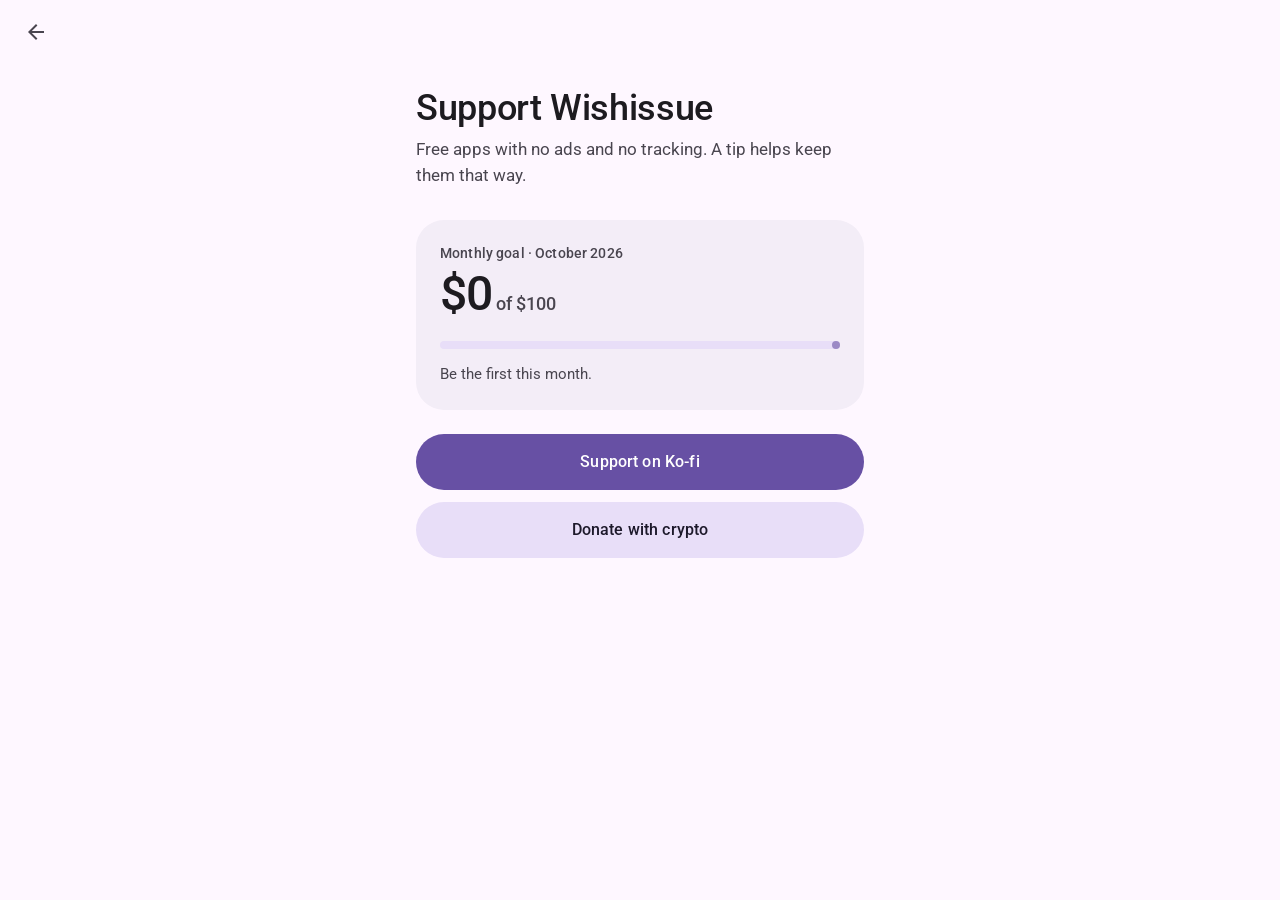
==== donate.html @ 7098395a "update material 3" ====
<!doctype html>
<html lang="en">
<head>
  <meta charset="utf-8">
  <meta name="viewport" content="width=device-width, initial-scale=1">
  <title>Support Wishissue</title>
  <meta name="description" content="Support Wishissue's free, ad-free apps with a Ko-fi tip or USDT on Tron or Ethereum.">
  <meta property="og:title" content="Support Wishissue">
  <meta property="og:description" content="Support free, ad-free apps with a Ko-fi tip or USDT.">
  <meta property="og:type" content="website">
  <meta name="theme-color" content="#fef7ff" media="(prefers-color-scheme: light)">
  <meta name="theme-color" content="#141218" media="(prefers-color-scheme: dark)">
  <link rel="icon" href="data:image/svg+xml,%3Csvg xmlns='http://www.w3.org/2000/svg' viewBox='0 0 64 64'%3E%3Crect width='64' height='64' rx='14' fill='%236750a4'/%3E%3Cpath d='M20 22h24v6H20zM20 34h24v6H20z' fill='%23fff'/%3E%3C/svg%3E">
  <link rel="preconnect" href="https://fonts.googleapis.com">
  <link rel="preconnect" href="https://fonts.gstatic.com" crossorigin>
  <link href="https://fonts.googleapis.com/css2?family=Roboto:wght@400;500;700&display=swap" rel="stylesheet">
  <link rel="stylesheet" href="donate.css">
</head>
<body>
  <a class="skip" href="#main">Skip to content</a>

  <header class="top">
    <a class="icon-btn" href="index.html" aria-label="Back to apps">
      <svg viewBox="0 0 24 24" aria-hidden="true"><path d="M20 11H7.83l5.59-5.59L12 4l-8 8 8 8 1.41-1.41L7.83 13H20v-2Z"/></svg>
    </a>
  </header>

  <main id="main" tabindex="-1">
    <h1>Support Wishissue</h1>
    <p class="lede">Free apps with no ads and no tracking. A tip helps keep them that way.</p>

    <section class="goal" aria-labelledby="goal-title">
      <h2 id="goal-title" class="goal-label">Monthly goal <span id="goal-month"></span></h2>
      <p class="goal-amount"><span id="goal-raised">$0</span><span class="of"> of <span id="goal-target">$100</span></span></p>
      <div class="progress" id="meter" role="progressbar" aria-labelledby="goal-title" aria-valuemin="0" aria-valuemax="100" aria-valuenow="0">
        <div class="progress-fill" id="meter-fill"></div>
      </div>
      <p class="goal-foot" id="goal-foot"></p>
    </section>

    <div class="actions">
      <a class="btn filled" id="kofi-link" href="https://ko-fi.com/wishismachine" target="_blank" rel="noopener">Support on Ko-fi</a>
      <button class="btn tonal" id="open-crypto" type="button" aria-haspopup="dialog">Donate with crypto</button>
    </div>
  </main>

  <dialog class="sheet" id="sheet" aria-labelledby="sheet-title">
    <div class="sheet-body">
      <div class="handle" aria-hidden="true"></div>
      <div class="sheet-head">
        <h2 id="sheet-title">Donate USDT</h2>
        <button class="icon-btn" id="close" type="button" aria-label="Close">
          <svg viewBox="0 0 24 24" aria-hidden="true"><path d="M19 6.41 17.59 5 12 10.59 6.41 5 5 6.41 10.59 12 5 17.59 6.41 19 12 13.41 17.59 19 19 17.59 13.41 12 19 6.41Z"/></svg>
        </button>
      </div>

      <div class="seg" id="seg" role="tablist" aria-label="Network"></div>

      <div class="pay" id="pay" role="tabpanel">
        <div class="qr-wrap"><div class="qr" id="qr"></div></div>
        <p class="net-note" id="net-note"></p>
        <p class="addr" id="addr" tabindex="0" aria-label="Wallet address"></p>
        <button class="btn filled" id="copy" type="button">
          <svg class="ico ico-copy" viewBox="0 0 24 24" aria-hidden="true"><path d="M16 1H4a2 2 0 0 0-2 2v14h2V3h12V1Zm3 4H8a2 2 0 0 0-2 2v14a2 2 0 0 0 2 2h11a2 2 0 0 0 2-2V7a2 2 0 0 0-2-2Zm0 16H8V7h11v14Z"/></svg>
          <svg class="ico ico-check" viewBox="0 0 24 24" aria-hidden="true"><path d="M9 16.2 4.8 12l-1.4 1.4L9 19 21 7l-1.4-1.4L9 16.2Z"/></svg>
          <span class="copy-label">Copy address</span>
        </button>
        <p class="min" id="warn-text"></p>
      </div>
    </div>
  </dialog>

  <script src="donate.js" defer></script>
</body>
</html>
---- donate.css ----
/* Donate page: Material 3 (baseline tonal palette, shape, motion). Standalone. */

:root {
  color-scheme: light dark;

  --surface: #fef7ff;
  --on-surface: #1d1b20;
  --on-surface-variant: #49454f;
  --primary: #6750a4;
  --on-primary: #ffffff;
  --secondary-container: #e8def8;
  --on-secondary-container: #1d192b;
  --surface-container: #f3edf7;
  --surface-container-high: #ece6f0;
  --surface-container-highest: #e6e0e9;
  --outline: #79747e;
  --outline-variant: #cac4d0;
  --scrim: rgb(0 0 0 / .32);

  /* M3 motion */
  --ease-emphasized: cubic-bezier(.2, 0, 0, 1);
  --ease-decel: cubic-bezier(.05, .7, .1, 1);
  --ease-accel: cubic-bezier(.3, 0, .8, .15);
  --ease-standard: cubic-bezier(.2, 0, 0, 1);

  --font: "Roboto", system-ui, -apple-system, "Segoe UI", sans-serif;
}

@media (prefers-color-scheme: dark) {
  :root {
    --surface: #141218;
    --on-surface: #e6e0e9;
    --on-surface-variant: #cac4d0;
    --primary: #d0bcff;
    --on-primary: #381e72;
    --secondary-container: #4a4458;
    --on-secondary-container: #e8def8;
    --surface-container: #211f26;
    --surface-container-high: #2b2930;
    --surface-container-highest: #36343b;
    --outline: #938f99;
    --outline-variant: #49454f;
    --scrim: rgb(0 0 0 / .5);
  }
}

*, *::before, *::after { box-sizing: border-box; }
html { -webkit-text-size-adjust: 100%; -webkit-tap-highlight-color: transparent; }

body {
  margin: 0;
  min-height: 100vh;
  background: var(--surface);
  color: var(--on-surface);
  font: 400 1rem/1.5 var(--font);
}

svg { fill: currentColor; }
:focus-visible { outline: 3px solid var(--primary); outline-offset: 3px; }
main:focus { outline: none; }

.skip { position: absolute; left: 1rem; top: -4rem; padding: .6rem 1rem; border-radius: 999px; background: var(--primary); color: var(--on-primary); font-weight: 500; z-index: 10; }
.skip:focus { top: 1rem; }

/* ---------- Layout ---------- */
.top { padding: .5rem .75rem; }

main { width: min(100% - 2.5rem, 28rem); margin: 0 auto; padding: 1rem 0 4rem; }

h1 { margin: .5rem 0 .5rem; font: 500 2.25rem/1.15 var(--font); letter-spacing: -.01em; }
.lede { margin: 0 0 2rem; color: var(--on-surface-variant); font-size: 1.0625rem; }

.icon-btn {
  position: relative;
  display: inline-grid;
  place-items: center;
  width: 3rem;
  height: 3rem;
  border: 0;
  border-radius: 50%;
  background: none;
  color: var(--on-surface-variant);
  cursor: pointer;
  overflow: hidden;
}
.icon-btn svg { width: 1.5rem; height: 1.5rem; }

/* ---------- Goal ---------- */
.goal { margin: 0 0 1.5rem; padding: 1.5rem; border-radius: 28px; background: var(--surface-container); }
.goal-label { margin: 0; color: var(--on-surface-variant); font: 500 .875rem/1.4 var(--font); letter-spacing: .01em; }
.goal-amount { margin: .25rem 0 1.25rem; font: 500 3rem/1.1 var(--font); letter-spacing: -.02em; font-variant-numeric: tabular-nums; }
.goal-amount .of { font-size: 1.125rem; letter-spacing: 0; color: var(--on-surface-variant); }

.progress { position: relative; height: .5rem; border-radius: 999px; background: var(--secondary-container); }
.progress::after { content: ""; position: absolute; right: 0; top: 0; width: .5rem; height: .5rem; border-radius: 50%; background: var(--primary); opacity: .6; }
.progress-fill { height: 100%; width: 0; border-radius: inherit; background: var(--primary); }
.goal-foot { margin: .9rem 0 0; color: var(--on-surface-variant); font-size: .9375rem; }

/* ---------- Buttons ---------- */
.actions { display: grid; gap: .75rem; }

.btn {
  position: relative;
  display: inline-flex;
  align-items: center;
  justify-content: center;
  gap: .5rem;
  min-height: 3.5rem;
  padding: 0 1.5rem;
  border: 0;
  border-radius: 999px;
  font: 500 1rem/1 var(--font);
  letter-spacing: .01em;
  text-decoration: none;
  cursor: pointer;
  overflow: hidden;
  transition: border-radius .25s var(--ease-emphasized), background-color .25s var(--ease-standard), color .25s var(--ease-standard);
}
.btn.filled { background: var(--primary); color: var(--on-primary); }
.btn.tonal { background: var(--secondary-container); color: var(--on-secondary-container); }
.btn:active { border-radius: 16px; }

/* State layer (hover / focus) and ripple */
.btn::before, .icon-btn::before, .seg button::before {
  content: "";
  position: absolute;
  inset: 0;
  background: currentColor;
  opacity: 0;
  transition: opacity .2s var(--ease-standard);
}
.btn:hover::before, .icon-btn:hover::before, .seg button:hover::before { opacity: .08; }
.btn:focus-visible::before, .icon-btn:focus-visible::before { opacity: .1; }

.ripple {
  position: absolute;
  border-radius: 50%;
  background: currentColor;
  opacity: .16;
  transform: scale(0);
  pointer-events: none;
  animation: ripple .55s var(--ease-decel) forwards;
}
@keyframes ripple { to { transform: scale(1); opacity: 0; } }

.ico { width: 1.25rem; height: 1.25rem; }

/* ---------- Bottom sheet ---------- */
.sheet {
  position: fixed;
  inset: 0;
  width: 100%;
  max-width: none;
  height: 100%;
  max-height: none;
  margin: 0;
  padding: 0;
  border: 0;
  background: transparent;
  color: var(--on-surface);
  overflow: hidden;
}
.sheet[open] { display: flex; align-items: flex-end; justify-content: center; }
.sheet::backdrop { background: var(--scrim); opacity: 0; transition: opacity .3s var(--ease-standard); }
.sheet.open::backdrop { opacity: 1; }

.sheet-body {
  width: min(100%, 32rem);
  max-height: 94vh;
  max-height: 94dvh;
  overflow-y: auto;
  padding: .5rem 1.5rem 1.75rem;
  border-radius: 28px 28px 0 0;
  background: var(--surface-container);
  transform: translateY(100%);
  transition: transform .26s var(--ease-accel);
}
.sheet.open .sheet-body { transform: none; transition: transform .5s var(--ease-decel); }

.handle { width: 2rem; height: .25rem; margin: .5rem auto .75rem; border-radius: 999px; background: var(--outline); opacity: .4; }

.sheet-head { display: flex; align-items: center; justify-content: space-between; margin: 0 -.5rem 1rem 0; }
.sheet-head h2 { margin: 0; font: 500 1.5rem/1.3 var(--font); }

/* Segmented button */
.seg { display: grid; grid-auto-flow: column; grid-auto-columns: 1fr; border: 1px solid var(--outline); border-radius: 999px; overflow: hidden; }
.seg button {
  position: relative;
  display: flex;
  align-items: center;
  justify-content: center;
  gap: .5rem;
  min-height: 2.5rem;
  padding: 0 .5rem;
  white-space: nowrap;
  border: 0;
  background: none;
  color: var(--on-surface);
  font: 500 .875rem/1 var(--font);
  letter-spacing: .01em;
  cursor: pointer;
  overflow: hidden;
  transition: background-color .25s var(--ease-standard), color .25s var(--ease-standard);
}
.seg button + button { border-left: 1px solid var(--outline); }
.seg button .check { width: 0; height: 1.125rem; overflow: hidden; opacity: 0; transition: width .3s var(--ease-emphasized), opacity .2s; }
.seg button .check svg { display: block; width: 1.125rem; height: 1.125rem; }
.seg button[aria-selected="true"] { background: var(--secondary-container); color: var(--on-secondary-container); }
.seg button[aria-selected="true"] .check { width: 1.125rem; opacity: 1; }
.seg button small { font-size: inherit; opacity: .7; font-weight: 400; }

.pay { display: grid; justify-items: center; gap: 1rem; margin-top: 1.5rem; }

.qr-wrap { padding: 1rem; border-radius: 24px; background: #fff; }
.qr { position: relative; width: min(60vw, 12rem); height: min(60vw, 12rem); }
.qr svg.code { display: block; width: 100%; height: 100%; fill: none; }
.qr .coin { position: absolute; inset: 0; margin: auto; width: 2.5rem; height: 2.5rem; border-radius: 50%; background: #fff; display: grid; place-items: center; }
.qr .coin span { display: grid; place-items: center; width: 2rem; height: 2rem; border-radius: 50%; background: #26a17b; color: #fff; font: 700 1.1rem/1 var(--font); }

.net-note { margin: 0; text-align: center; color: var(--on-surface-variant); font-size: .9375rem; }

.addr {
  width: 100%;
  margin: 0;
  padding: .9rem 1rem;
  border-radius: 16px;
  background: var(--surface-container-highest);
  font: 500 .9rem/1.45 ui-monospace, SFMono-Regular, Menlo, Consolas, monospace;
  text-align: center;
  overflow-wrap: anywhere;
  user-select: all;
  -webkit-user-select: all;
}

#copy { width: 100%; }
#copy .ico-check { display: none; }
#copy.done .ico-copy { display: none; }
#copy.done .ico-check { display: block; animation: pop .35s var(--ease-decel); }
@keyframes pop { from { transform: scale(.4); opacity: 0; } to { transform: none; opacity: 1; } }

.min { margin: 0; text-align: center; color: var(--on-surface-variant); font-size: .8125rem; }

/* Wider screens: centered dialog instead of a bottom sheet */
@media (min-width: 40rem) {
  .sheet[open] { align-items: center; }
  .sheet-body { border-radius: 28px; padding-bottom: 2rem; transform: translateY(2rem) scale(.96); opacity: 0; transition: transform .2s var(--ease-accel), opacity .15s linear; }
  .sheet.open .sheet-body { transform: none; opacity: 1; transition: transform .45s var(--ease-decel), opacity .2s linear; }
  .handle { display: none; }
  .sheet-head { margin-top: .75rem; }
}

/* ---------- Page entrance ---------- */
@media (prefers-reduced-motion: no-preference) {
  main > * { opacity: 0; transform: translateY(16px); animation: rise .6s var(--ease-decel) forwards; }
  main > :nth-child(2) { animation-delay: .05s; }
  main > :nth-child(3) { animation-delay: .1s; }
  main > :nth-child(4) { animation-delay: .15s; }
  .progress-fill { transition: width 1.2s var(--ease-emphasized) .25s; }
  @keyframes rise { to { opacity: 1; transform: none; } }
}

@media (prefers-reduced-motion: reduce) {
  .sheet-body, .sheet.open .sheet-body, .sheet::backdrop, .btn, .seg button, .seg button .check { transition-duration: .01ms !important; }
  .ripple { display: none; }
}
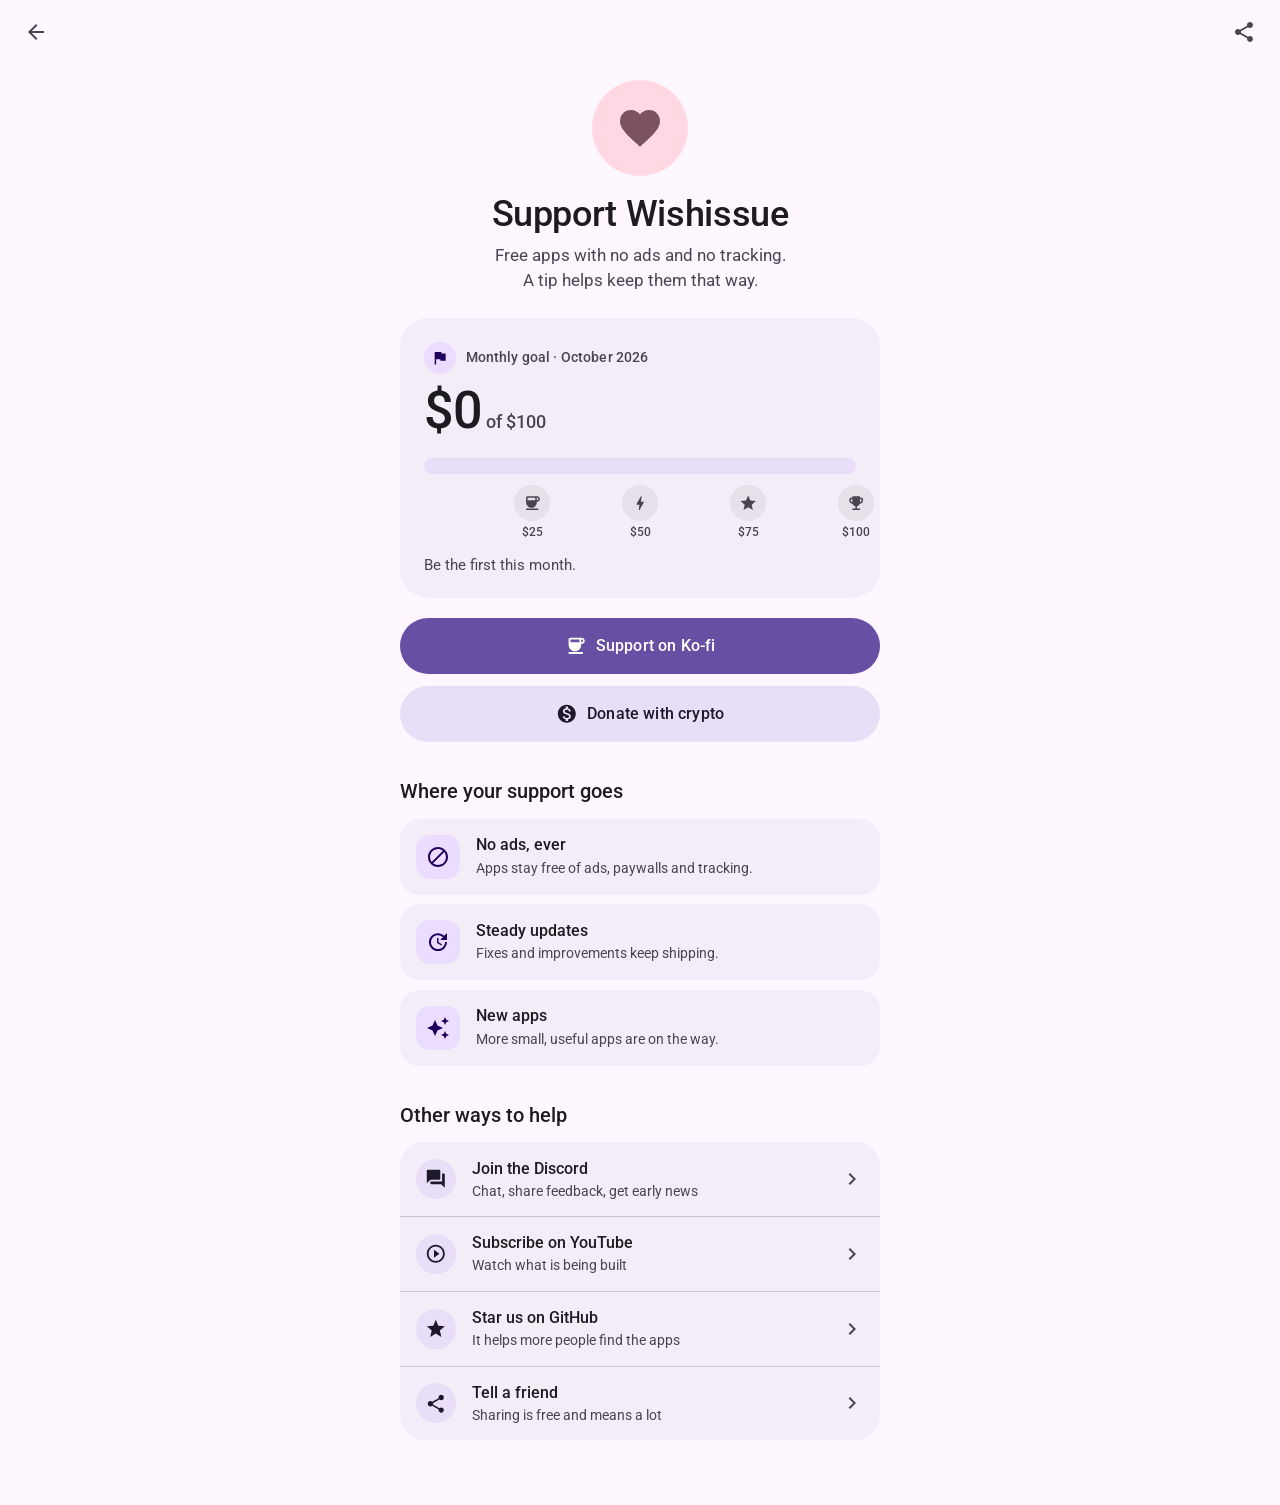
==== commit 4ff27802: "more" ====
--- a/donate.html
+++ b/donate.html
@@ -23,25 +23,92 @@
     <a class="icon-btn" href="index.html" aria-label="Back to apps">
       <svg viewBox="0 0 24 24" aria-hidden="true"><path d="M20 11H7.83l5.59-5.59L12 4l-8 8 8 8 1.41-1.41L7.83 13H20v-2Z"/></svg>
     </a>
+    <button class="icon-btn" id="share" type="button" aria-label="Share this page">
+      <svg viewBox="0 0 24 24" aria-hidden="true"><path d="M18 16.08c-.76 0-1.44.3-1.96.77L8.91 12.7c.05-.23.09-.46.09-.7s-.04-.47-.09-.7l7.05-4.11c.54.5 1.25.81 2.04.81 1.66 0 3-1.34 3-3s-1.34-3-3-3-3 1.34-3 3c0 .24.04.47.09.7L8.04 9.81C7.5 9.31 6.79 9 6 9c-1.66 0-3 1.34-3 3s1.34 3 3 3c.79 0 1.5-.31 2.04-.81l7.12 4.16c-.05.21-.08.43-.08.65 0 1.61 1.31 2.92 2.92 2.92s2.92-1.31 2.92-2.92-1.31-2.92-2.92-2.92Z"/></svg>
+    </button>
   </header>
 
   <main id="main" tabindex="-1">
-    <h1>Support Wishissue</h1>
-    <p class="lede">Free apps with no ads and no tracking. A tip helps keep them that way.</p>
+    <section class="intro">
+      <button class="heart-btn" id="heart" type="button" aria-label="Send some love">
+        <span class="heart-ring" aria-hidden="true"></span>
+        <svg viewBox="0 0 24 24" aria-hidden="true"><path d="m12 21.35-1.45-1.32C5.4 15.36 2 12.28 2 8.5 2 5.42 4.42 3 7.5 3c1.74 0 3.41.81 4.5 2.09C13.09 3.81 14.76 3 16.5 3 19.58 3 22 5.42 22 8.5c0 3.78-3.4 6.86-8.55 11.54L12 21.35Z"/></svg>
+      </button>
+      <h1>Support Wishissue</h1>
+      <p class="lede">Free apps with no ads and no tracking. A tip helps keep them that way.</p>
+    </section>
 
     <section class="goal" aria-labelledby="goal-title">
-      <h2 id="goal-title" class="goal-label">Monthly goal <span id="goal-month"></span></h2>
+      <div class="goal-head">
+        <span class="goal-ico" aria-hidden="true"><svg viewBox="0 0 24 24"><path d="M14.4 6 14 4H5v17h2v-7h5.6l.4 2h7V6h-5.6Z"/></svg></span>
+        <h2 id="goal-title" class="goal-label">Monthly goal <span id="goal-month"></span></h2>
+      </div>
       <p class="goal-amount"><span id="goal-raised">$0</span><span class="of"> of <span id="goal-target">$100</span></span></p>
       <div class="progress" id="meter" role="progressbar" aria-labelledby="goal-title" aria-valuemin="0" aria-valuemax="100" aria-valuenow="0">
         <div class="progress-fill" id="meter-fill"></div>
       </div>
+      <ol class="miles" id="miles" aria-label="Milestones"></ol>
       <p class="goal-foot" id="goal-foot"></p>
     </section>
 
+    <section class="thanks" id="supporters" hidden aria-label="Supporters">
+      <div class="avatars" id="avatars"></div>
+      <p id="thanks-text"></p>
+    </section>
+
     <div class="actions">
-      <a class="btn filled" id="kofi-link" href="https://ko-fi.com/wishismachine" target="_blank" rel="noopener">Support on Ko-fi</a>
-      <button class="btn tonal" id="open-crypto" type="button" aria-haspopup="dialog">Donate with crypto</button>
+      <a class="btn filled" id="kofi-link" href="https://ko-fi.com/wishismachine" target="_blank" rel="noopener">
+        <svg class="ico" viewBox="0 0 24 24" aria-hidden="true"><path d="M18.5 3H6c-1.1 0-2 .9-2 2v5.71c0 3.83 2.95 7.18 6.78 7.29 3.96.12 7.22-3.06 7.22-7v-1h.5c1.93 0 3.5-1.57 3.5-3.5S20.43 3 18.5 3ZM16 5v3H6V5h10Zm2.5 3H18V5h.5c.83 0 1.5.67 1.5 1.5S19.33 8 18.5 8ZM4 19h16v2H4Z"/></svg>
+        Support on Ko-fi
+      </a>
+      <button class="btn tonal" id="open-crypto" type="button" aria-haspopup="dialog">
+        <svg class="ico" viewBox="0 0 24 24" aria-hidden="true"><path d="M12 2C6.48 2 2 6.48 2 12s4.48 10 10 10 10-4.48 10-10S17.52 2 12 2Zm1.41 16.09V20h-2.67v-1.93c-1.71-.36-3.16-1.46-3.27-3.4h1.96c.1 1.05.82 1.87 2.65 1.87 1.96 0 2.4-.98 2.4-1.59 0-.83-.44-1.61-2.67-2.14-2.48-.6-4.18-1.62-4.18-3.67 0-1.72 1.39-2.84 3.11-3.21V4h2.67v1.95c1.86.45 2.79 1.86 2.85 3.39H14.3c-.05-1.11-.64-1.87-2.22-1.87-1.5 0-2.4.68-2.4 1.64 0 .84.65 1.39 2.67 1.91s4.18 1.39 4.18 3.91c-.01 1.83-1.38 2.83-3.12 3.16Z"/></svg>
+        Donate with crypto
+      </button>
     </div>
+
+    <section class="why" aria-labelledby="why-title">
+      <h2 id="why-title" class="section-title">Where your support goes</h2>
+      <div class="tiles">
+        <div class="tile">
+          <span class="tile-ico"><svg viewBox="0 0 24 24" aria-hidden="true"><path d="M12 2C6.48 2 2 6.48 2 12s4.48 10 10 10 10-4.48 10-10S17.52 2 12 2ZM4 12c0-4.42 3.58-8 8-8 1.85 0 3.55.63 4.9 1.69L5.69 16.9A7.9 7.9 0 0 1 4 12Zm8 8c-1.85 0-3.55-.63-4.9-1.69L18.31 7.1A7.9 7.9 0 0 1 20 12c0 4.42-3.58 8-8 8Z"/></svg></span>
+          <h3>No ads, ever</h3>
+          <p>Apps stay free of ads, paywalls and tracking.</p>
+        </div>
+        <div class="tile">
+          <span class="tile-ico"><svg viewBox="0 0 24 24" aria-hidden="true"><path d="M21 10.12h-6.78l2.74-2.82c-2.73-2.7-7.15-2.8-9.88-.1-2.73 2.71-2.73 7.08 0 9.79s7.15 2.71 9.88 0C18.32 15.65 19 14.08 19 12.1h2c0 1.98-.88 4.55-2.64 6.29-3.51 3.48-9.21 3.48-12.72 0-3.5-3.47-3.53-9.11-.02-12.58s9.14-3.47 12.65 0L21 3v7.12ZM12.5 8v4.25l3.5 2.08-.72 1.21L11 13V8h1.5Z"/></svg></span>
+          <h3>Steady updates</h3>
+          <p>Fixes and improvements keep shipping.</p>
+        </div>
+        <div class="tile">
+          <span class="tile-ico"><svg viewBox="0 0 24 24" aria-hidden="true"><path d="m19 9 1.25-2.75L23 5l-2.75-1.25L19 1l-1.25 2.75L15 5l2.75 1.25L19 9Zm-7.5.5L9 4 6.5 9.5 1 12l5.5 2.5L9 20l2.5-5.5L17 12l-5.5-2.5ZM19 15l-1.25 2.75L15 19l2.75 1.25L19 23l1.25-2.75L23 19l-2.75-1.25L19 15Z"/></svg></span>
+          <h3>New apps</h3>
+          <p>More small, useful apps are on the way.</p>
+        </div>
+      </div>
+    </section>
+
+    <section class="more" aria-labelledby="more-title">
+      <h2 id="more-title" class="section-title">Other ways to help</h2>
+      <ul class="rows">
+        <li><a class="row-item" id="link-discord" href="#" target="_blank" rel="noopener">
+          <span class="lead"><svg viewBox="0 0 24 24" aria-hidden="true"><path d="M21 6h-2v9H6v2c0 .55.45 1 1 1h11l4 4V7c0-.55-.45-1-1-1Zm-4 6V3c0-.55-.45-1-1-1H3c-.55 0-1 .45-1 1v14l4-4h10c.55 0 1-.45 1-1Z"/></svg></span>
+          <span class="txt"><strong>Join the Discord</strong><small>Chat, share feedback, get early news</small></span>
+          <svg class="chev" viewBox="0 0 24 24" aria-hidden="true"><path d="M10 6 8.59 7.41 13.17 12l-4.58 4.59L10 18l6-6-6-6Z"/></svg></a></li>
+        <li><a class="row-item" id="link-youtube" href="#" target="_blank" rel="noopener">
+          <span class="lead"><svg viewBox="0 0 24 24" aria-hidden="true"><path d="m10 16.5 6-4.5-6-4.5v9ZM12 2C6.48 2 2 6.48 2 12s4.48 10 10 10 10-4.48 10-10S17.52 2 12 2Zm0 18c-4.41 0-8-3.59-8-8s3.59-8 8-8 8 3.59 8 8-3.59 8-8 8Z"/></svg></span>
+          <span class="txt"><strong>Subscribe on YouTube</strong><small>Watch what is being built</small></span>
+          <svg class="chev" viewBox="0 0 24 24" aria-hidden="true"><path d="M10 6 8.59 7.41 13.17 12l-4.58 4.59L10 18l6-6-6-6Z"/></svg></a></li>
+        <li><a class="row-item" id="link-github" href="#" target="_blank" rel="noopener">
+          <span class="lead"><svg viewBox="0 0 24 24" aria-hidden="true"><path d="m12 17.27 6.18 3.73-1.64-7.03L22 9.24l-7.19-.61L12 2 9.19 8.63 2 9.24l5.46 4.73L5.82 21 12 17.27Z"/></svg></span>
+          <span class="txt"><strong>Star us on GitHub</strong><small>It helps more people find the apps</small></span>
+          <svg class="chev" viewBox="0 0 24 24" aria-hidden="true"><path d="M10 6 8.59 7.41 13.17 12l-4.58 4.59L10 18l6-6-6-6Z"/></svg></a></li>
+        <li><button class="row-item" id="link-share" type="button">
+          <span class="lead"><svg viewBox="0 0 24 24" aria-hidden="true"><path d="M18 16.08c-.76 0-1.44.3-1.96.77L8.91 12.7c.05-.23.09-.46.09-.7s-.04-.47-.09-.7l7.05-4.11c.54.5 1.25.81 2.04.81 1.66 0 3-1.34 3-3s-1.34-3-3-3-3 1.34-3 3c0 .24.04.47.09.7L8.04 9.81C7.5 9.31 6.79 9 6 9c-1.66 0-3 1.34-3 3s1.34 3 3 3c.79 0 1.5-.31 2.04-.81l7.12 4.16c-.05.21-.08.43-.08.65 0 1.61 1.31 2.92 2.92 2.92s2.92-1.31 2.92-2.92-1.31-2.92-2.92-2.92Z"/></svg></span>
+          <span class="txt"><strong>Tell a friend</strong><small>Sharing is free and means a lot</small></span>
+          <svg class="chev" viewBox="0 0 24 24" aria-hidden="true"><path d="M10 6 8.59 7.41 13.17 12l-4.58 4.59L10 18l6-6-6-6Z"/></svg></button></li>
+      </ul>
+    </section>
   </main>
 
   <dialog class="sheet" id="sheet" aria-labelledby="sheet-title">
@@ -57,19 +124,28 @@
       <div class="seg" id="seg" role="tablist" aria-label="Network"></div>
 
       <div class="pay" id="pay" role="tabpanel">
-        <div class="qr-wrap"><div class="qr" id="qr"></div></div>
+        <div class="qr-wrap" id="qr-wrap">
+          <i class="corner tl"></i><i class="corner tr"></i><i class="corner bl"></i><i class="corner br"></i>
+          <div class="qr" id="qr"></div>
+          <span class="scan" aria-hidden="true"></span>
+        </div>
         <p class="net-note" id="net-note"></p>
+        <div class="info-chips" id="info-chips"></div>
         <p class="addr" id="addr" tabindex="0" aria-label="Wallet address"></p>
         <button class="btn filled" id="copy" type="button">
           <svg class="ico ico-copy" viewBox="0 0 24 24" aria-hidden="true"><path d="M16 1H4a2 2 0 0 0-2 2v14h2V3h12V1Zm3 4H8a2 2 0 0 0-2 2v14a2 2 0 0 0 2 2h11a2 2 0 0 0 2-2V7a2 2 0 0 0-2-2Zm0 16H8V7h11v14Z"/></svg>
           <svg class="ico ico-check" viewBox="0 0 24 24" aria-hidden="true"><path d="M9 16.2 4.8 12l-1.4 1.4L9 19 21 7l-1.4-1.4L9 16.2Z"/></svg>
           <span class="copy-label">Copy address</span>
         </button>
-        <p class="min" id="warn-text"></p>
+        <p class="warn">
+          <svg viewBox="0 0 24 24" aria-hidden="true"><path d="M12 2C6.48 2 2 6.48 2 12s4.48 10 10 10 10-4.48 10-10S17.52 2 12 2Zm1 15h-2v-6h2v6Zm0-8h-2V7h2v2Z"/></svg>
+          <span id="warn-text"></span>
+        </p>
       </div>
     </div>
   </dialog>
 
+  <div class="live" id="live" role="status" aria-live="polite"></div>
   <script src="donate.js" defer></script>
 </body>
 </html>
--- a/donate.css
+++ b/donate.css
@@ -8,20 +8,27 @@
   --on-surface-variant: #49454f;
   --primary: #6750a4;
   --on-primary: #ffffff;
+  --primary-container: #eaddff;
+  --on-primary-container: #21005d;
   --secondary-container: #e8def8;
   --on-secondary-container: #1d192b;
+  --tertiary: #7d5260;
+  --tertiary-container: #ffd8e4;
+  --on-tertiary-container: #31111d;
   --surface-container: #f3edf7;
   --surface-container-high: #ece6f0;
   --surface-container-highest: #e6e0e9;
   --outline: #79747e;
   --outline-variant: #cac4d0;
   --scrim: rgb(0 0 0 / .32);
+  --good: #1f9d74;
 
   /* M3 motion */
   --ease-emphasized: cubic-bezier(.2, 0, 0, 1);
   --ease-decel: cubic-bezier(.05, .7, .1, 1);
   --ease-accel: cubic-bezier(.3, 0, .8, .15);
   --ease-standard: cubic-bezier(.2, 0, 0, 1);
+  --ease-spring: cubic-bezier(.34, 1.56, .64, 1);
 
   --font: "Roboto", system-ui, -apple-system, "Segoe UI", sans-serif;
 }
@@ -33,14 +40,20 @@
     --on-surface-variant: #cac4d0;
     --primary: #d0bcff;
     --on-primary: #381e72;
+    --primary-container: #4f378b;
+    --on-primary-container: #eaddff;
     --secondary-container: #4a4458;
     --on-secondary-container: #e8def8;
+    --tertiary: #efb8c8;
+    --tertiary-container: #633b48;
+    --on-tertiary-container: #ffd8e4;
     --surface-container: #211f26;
     --surface-container-high: #2b2930;
     --surface-container-highest: #36343b;
     --outline: #938f99;
     --outline-variant: #49454f;
     --scrim: rgb(0 0 0 / .5);
+    --good: #5fd3ad;
   }
 }
 
@@ -53,6 +66,7 @@
   background: var(--surface);
   color: var(--on-surface);
   font: 400 1rem/1.5 var(--font);
+  overflow-x: hidden;
 }
 
 svg { fill: currentColor; }
@@ -63,12 +77,8 @@
 .skip:focus { top: 1rem; }
 
 /* ---------- Layout ---------- */
-.top { padding: .5rem .75rem; }
-
-main { width: min(100% - 2.5rem, 28rem); margin: 0 auto; padding: 1rem 0 4rem; }
-
-h1 { margin: .5rem 0 .5rem; font: 500 2.25rem/1.15 var(--font); letter-spacing: -.01em; }
-.lede { margin: 0 0 2rem; color: var(--on-surface-variant); font-size: 1.0625rem; }
+.top { display: flex; justify-content: space-between; padding: .5rem .75rem; }
+main { width: min(100% - 2.5rem, 30rem); margin: 0 auto; padding: .5rem 0 4rem; }
 
 .icon-btn {
   position: relative;
@@ -85,26 +95,89 @@
 }
 .icon-btn svg { width: 1.5rem; height: 1.5rem; }
 
+.section-title { margin: 0 0 .9rem; font: 500 1.25rem/1.3 var(--font); }
+
+/* ---------- Intro and heart ---------- */
+.intro { display: grid; justify-items: center; text-align: center; padding: .5rem 0 1.5rem; }
+h1 { margin: 1.1rem 0 .5rem; font: 500 2.25rem/1.15 var(--font); letter-spacing: -.01em; }
+.lede { margin: 0; max-width: 30ch; color: var(--on-surface-variant); font-size: 1.0625rem; }
+
+.heart-btn {
+  position: relative;
+  display: grid;
+  place-items: center;
+  width: 6rem;
+  height: 6rem;
+  border: 0;
+  border-radius: 50%;
+  background: var(--tertiary-container);
+  color: var(--tertiary);
+  cursor: pointer;
+  transition: transform .3s var(--ease-spring);
+}
+.heart-btn svg { width: 3rem; height: 3rem; }
+.heart-btn:active { transform: scale(.9); }
+.heart-ring { position: absolute; inset: 0; border-radius: 50%; border: 2px solid var(--tertiary); opacity: 0; }
+
 /* ---------- Goal ---------- */
-.goal { margin: 0 0 1.5rem; padding: 1.5rem; border-radius: 28px; background: var(--surface-container); }
+.goal { margin: 0 0 1.25rem; padding: 1.5rem 1.5rem 1.35rem; border-radius: 28px; background: var(--surface-container); }
+.goal-head { display: flex; align-items: center; gap: .6rem; }
+.goal-ico { display: grid; place-items: center; width: 2rem; height: 2rem; border-radius: 50%; background: var(--primary-container); color: var(--on-primary-container); }
+.goal-ico svg { width: 1.1rem; height: 1.1rem; }
 .goal-label { margin: 0; color: var(--on-surface-variant); font: 500 .875rem/1.4 var(--font); letter-spacing: .01em; }
-.goal-amount { margin: .25rem 0 1.25rem; font: 500 3rem/1.1 var(--font); letter-spacing: -.02em; font-variant-numeric: tabular-nums; }
+.goal-amount { margin: .6rem 0 1.25rem; font: 500 3.25rem/1.05 var(--font); letter-spacing: -.02em; font-variant-numeric: tabular-nums; }
 .goal-amount .of { font-size: 1.125rem; letter-spacing: 0; color: var(--on-surface-variant); }
 
-.progress { position: relative; height: .5rem; border-radius: 999px; background: var(--secondary-container); }
-.progress::after { content: ""; position: absolute; right: 0; top: 0; width: .5rem; height: .5rem; border-radius: 50%; background: var(--primary); opacity: .6; }
-.progress-fill { height: 100%; width: 0; border-radius: inherit; background: var(--primary); }
-.goal-foot { margin: .9rem 0 0; color: var(--on-surface-variant); font-size: .9375rem; }
+.progress { position: relative; height: 1rem; border-radius: 999px; background: var(--secondary-container); }
+.progress-fill { position: relative; height: 100%; width: 0; border-radius: inherit; background: var(--primary); overflow: hidden; }
+.progress-fill::after {
+  content: "";
+  position: absolute;
+  inset: 0;
+  background: linear-gradient(100deg, transparent 30%, rgb(255 255 255 / .4) 50%, transparent 70%);
+  transform: translateX(-100%);
+}
+.progress.done .progress-fill { background: var(--good); }
+
+/* Milestones */
+.miles { position: relative; height: 4.25rem; margin: .25rem 0 0; padding: 0; list-style: none; }
+.mile { position: absolute; top: 0; display: grid; justify-items: center; gap: .3rem; transform: translateX(-50%); }
+.mile-dot {
+  display: grid;
+  place-items: center;
+  width: 2.25rem;
+  height: 2.25rem;
+  margin-top: .45rem;
+  border-radius: 50%;
+  background: var(--surface-container-highest);
+  color: var(--on-surface-variant);
+  transition: background-color .3s var(--ease-standard), color .3s var(--ease-standard);
+}
+.mile-dot svg { width: 1.15rem; height: 1.15rem; }
+.mile-label { color: var(--on-surface-variant); font: 500 .75rem/1 var(--font); font-variant-numeric: tabular-nums; }
+.mile.reached .mile-dot { background: var(--primary); color: var(--on-primary); animation: milepop .55s var(--ease-spring); }
+.mile.reached .mile-label { color: var(--on-surface); }
+.mile:last-child.reached .mile-dot { background: var(--good); color: #fff; }
+
+.goal-foot { margin: .5rem 0 0; color: var(--on-surface-variant); font-size: .9375rem; }
+
+/* ---------- Supporters ---------- */
+.thanks { display: flex; align-items: center; gap: .9rem; margin: 0 0 1.25rem; padding: .9rem 1.1rem; border-radius: 20px; background: var(--surface-container); }
+.thanks[hidden] { display: none; }
+.thanks p { margin: 0; color: var(--on-surface-variant); font-size: .9375rem; }
+.avatars { display: flex; flex: none; }
+.avatar { display: grid; place-items: center; width: 2.25rem; height: 2.25rem; margin-left: -.55rem; border: 2px solid var(--surface-container); border-radius: 50%; color: #fff; font: 500 .9rem/1 var(--font); background: hsl(var(--h) 40% 42%); }
+.avatar:first-child { margin-left: 0; }
 
 /* ---------- Buttons ---------- */
-.actions { display: grid; gap: .75rem; }
+.actions { display: grid; gap: .75rem; margin-bottom: 2.25rem; }
 
 .btn {
   position: relative;
   display: inline-flex;
   align-items: center;
   justify-content: center;
-  gap: .5rem;
+  gap: .6rem;
   min-height: 3.5rem;
   padding: 0 1.5rem;
   border: 0;
@@ -120,8 +193,7 @@
 .btn.tonal { background: var(--secondary-container); color: var(--on-secondary-container); }
 .btn:active { border-radius: 16px; }
 
-/* State layer (hover / focus) and ripple */
-.btn::before, .icon-btn::before, .seg button::before {
+.btn::before, .icon-btn::before, .seg button::before, .row-item::before {
   content: "";
   position: absolute;
   inset: 0;
@@ -129,37 +201,54 @@
   opacity: 0;
   transition: opacity .2s var(--ease-standard);
 }
-.btn:hover::before, .icon-btn:hover::before, .seg button:hover::before { opacity: .08; }
-.btn:focus-visible::before, .icon-btn:focus-visible::before { opacity: .1; }
-
-.ripple {
-  position: absolute;
-  border-radius: 50%;
-  background: currentColor;
-  opacity: .16;
-  transform: scale(0);
-  pointer-events: none;
-  animation: ripple .55s var(--ease-decel) forwards;
-}
+.btn:hover::before, .icon-btn:hover::before, .seg button:hover::before, .row-item:hover::before { opacity: .08; }
+.btn:focus-visible::before, .icon-btn:focus-visible::before, .row-item:focus-visible::before { opacity: .1; }
+
+.ripple { position: absolute; border-radius: 50%; background: currentColor; opacity: .16; transform: scale(0); pointer-events: none; animation: ripple .55s var(--ease-decel) forwards; }
 @keyframes ripple { to { transform: scale(1); opacity: 0; } }
 
-.ico { width: 1.25rem; height: 1.25rem; }
+.ico { width: 1.35rem; height: 1.35rem; flex: none; }
+
+/* ---------- Why tiles ---------- */
+.why { margin-bottom: 2.25rem; }
+.tiles { display: grid; gap: .6rem; }
+.tile { display: grid; grid-template-columns: auto 1fr; align-items: center; gap: .1rem 1rem; padding: 1rem 1.25rem 1rem 1rem; border-radius: 20px; background: var(--surface-container); transition: transform .35s var(--ease-spring), background-color .25s; }
+.tile:hover { transform: translateX(4px); background: var(--surface-container-high); }
+.tile-ico { grid-row: span 2; display: grid; place-items: center; width: 2.75rem; height: 2.75rem; border-radius: 14px; background: var(--primary-container); color: var(--on-primary-container); }
+.tile-ico svg { width: 1.5rem; height: 1.5rem; }
+.tile h3 { margin: 0; font: 500 1rem/1.3 var(--font); }
+.tile p { margin: 0; color: var(--on-surface-variant); font-size: .875rem; line-height: 1.4; }
+
+/* ---------- Other ways to help ---------- */
+.rows { list-style: none; margin: 0; padding: 0; overflow: hidden; border-radius: 24px; background: var(--surface-container); }
+.rows li + li { border-top: 1px solid var(--outline-variant); }
+.row-item {
+  position: relative;
+  display: flex;
+  align-items: center;
+  gap: 1rem;
+  width: 100%;
+  padding: .9rem 1rem;
+  border: 0;
+  background: none;
+  color: inherit;
+  font: inherit;
+  text-align: left;
+  text-decoration: none;
+  cursor: pointer;
+  overflow: hidden;
+}
+.row-item[hidden], li[hidden] { display: none; }
+.lead { display: grid; place-items: center; flex: none; width: 2.5rem; height: 2.5rem; border-radius: 50%; background: var(--secondary-container); color: var(--on-secondary-container); }
+.lead svg { width: 1.35rem; height: 1.35rem; }
+.txt { display: grid; flex: 1; min-width: 0; }
+.txt strong { font-weight: 500; }
+.txt small { color: var(--on-surface-variant); font-size: .875rem; }
+.chev { flex: none; width: 1.5rem; height: 1.5rem; color: var(--on-surface-variant); transition: transform .3s var(--ease-emphasized); }
+.row-item:hover .chev { transform: translateX(3px); }
 
 /* ---------- Bottom sheet ---------- */
-.sheet {
-  position: fixed;
-  inset: 0;
-  width: 100%;
-  max-width: none;
-  height: 100%;
-  max-height: none;
-  margin: 0;
-  padding: 0;
-  border: 0;
-  background: transparent;
-  color: var(--on-surface);
-  overflow: hidden;
-}
+.sheet { position: fixed; inset: 0; width: 100%; max-width: none; height: 100%; max-height: none; margin: 0; padding: 0; border: 0; background: transparent; color: var(--on-surface); overflow: hidden; }
 .sheet[open] { display: flex; align-items: flex-end; justify-content: center; }
 .sheet::backdrop { background: var(--scrim); opacity: 0; transition: opacity .3s var(--ease-standard); }
 .sheet.open::backdrop { opacity: 1; }
@@ -178,7 +267,6 @@
 .sheet.open .sheet-body { transform: none; transition: transform .5s var(--ease-decel); }
 
 .handle { width: 2rem; height: .25rem; margin: .5rem auto .75rem; border-radius: 999px; background: var(--outline); opacity: .4; }
-
 .sheet-head { display: flex; align-items: center; justify-content: space-between; margin: 0 -.5rem 1rem 0; }
 .sheet-head h2 { margin: 0; font: 500 1.5rem/1.3 var(--font); }
 
@@ -190,7 +278,7 @@
   align-items: center;
   justify-content: center;
   gap: .5rem;
-  min-height: 2.5rem;
+  min-height: 2.75rem;
   padding: 0 .5rem;
   white-space: nowrap;
   border: 0;
@@ -203,42 +291,52 @@
   transition: background-color .25s var(--ease-standard), color .25s var(--ease-standard);
 }
 .seg button + button { border-left: 1px solid var(--outline); }
-.seg button .check { width: 0; height: 1.125rem; overflow: hidden; opacity: 0; transition: width .3s var(--ease-emphasized), opacity .2s; }
-.seg button .check svg { display: block; width: 1.125rem; height: 1.125rem; }
+.seg .coin-dot { flex: none; width: .9rem; height: .9rem; border-radius: 50%; background: var(--c); transition: transform .35s var(--ease-spring); }
+.seg button[aria-selected="true"] .coin-dot { transform: scale(1.25); }
 .seg button[aria-selected="true"] { background: var(--secondary-container); color: var(--on-secondary-container); }
-.seg button[aria-selected="true"] .check { width: 1.125rem; opacity: 1; }
 .seg button small { font-size: inherit; opacity: .7; font-weight: 400; }
 
 .pay { display: grid; justify-items: center; gap: 1rem; margin-top: 1.5rem; }
 
-.qr-wrap { padding: 1rem; border-radius: 24px; background: #fff; }
-.qr { position: relative; width: min(60vw, 12rem); height: min(60vw, 12rem); }
+/* QR with corner brackets and a one-time scan sweep */
+.qr-wrap { position: relative; padding: 1.25rem; border-radius: 24px; background: #fff; overflow: hidden; }
+.qr { position: relative; width: min(58vw, 12rem); height: min(58vw, 12rem); }
 .qr svg.code { display: block; width: 100%; height: 100%; fill: none; }
 .qr .coin { position: absolute; inset: 0; margin: auto; width: 2.5rem; height: 2.5rem; border-radius: 50%; background: #fff; display: grid; place-items: center; }
 .qr .coin span { display: grid; place-items: center; width: 2rem; height: 2rem; border-radius: 50%; background: #26a17b; color: #fff; font: 700 1.1rem/1 var(--font); }
 
+.corner { position: absolute; width: 1.4rem; height: 1.4rem; border: 0 solid var(--primary); transition: transform .5s var(--ease-spring); }
+.corner.tl { top: .5rem; left: .5rem; border-top-width: 3px; border-left-width: 3px; border-top-left-radius: 10px; }
+.corner.tr { top: .5rem; right: .5rem; border-top-width: 3px; border-right-width: 3px; border-top-right-radius: 10px; }
+.corner.bl { bottom: .5rem; left: .5rem; border-bottom-width: 3px; border-left-width: 3px; border-bottom-left-radius: 10px; }
+.corner.br { bottom: .5rem; right: .5rem; border-bottom-width: 3px; border-right-width: 3px; border-bottom-right-radius: 10px; }
+
+.scan { position: absolute; left: 0; right: 0; top: 0; height: 3.5rem; opacity: 0; pointer-events: none; background: linear-gradient(to bottom, transparent, color-mix(in srgb, var(--primary) 28%, transparent) 85%, var(--primary) 100%); }
+
 .net-note { margin: 0; text-align: center; color: var(--on-surface-variant); font-size: .9375rem; }
 
-.addr {
-  width: 100%;
-  margin: 0;
-  padding: .9rem 1rem;
-  border-radius: 16px;
-  background: var(--surface-container-highest);
-  font: 500 .9rem/1.45 ui-monospace, SFMono-Regular, Menlo, Consolas, monospace;
-  text-align: center;
-  overflow-wrap: anywhere;
-  user-select: all;
-  -webkit-user-select: all;
-}
+.info-chips { display: flex; flex-wrap: wrap; justify-content: center; gap: .4rem; }
+.info-chip { display: inline-flex; align-items: center; gap: .35rem; height: 2rem; padding: 0 .75rem 0 .6rem; border: 1px solid var(--outline-variant); border-radius: 8px; color: var(--on-surface-variant); font: 500 .8125rem/1 var(--font); }
+.info-chip svg { width: 1.05rem; height: 1.05rem; }
+
+.addr { width: 100%; margin: 0; padding: .9rem 1rem; border-radius: 16px; background: var(--surface-container-highest); font: 500 .9rem/1.45 ui-monospace, SFMono-Regular, Menlo, Consolas, monospace; text-align: center; overflow-wrap: anywhere; user-select: all; -webkit-user-select: all; }
 
 #copy { width: 100%; }
 #copy .ico-check { display: none; }
+#copy.done { background: var(--good); color: #fff; }
 #copy.done .ico-copy { display: none; }
-#copy.done .ico-check { display: block; animation: pop .35s var(--ease-decel); }
-@keyframes pop { from { transform: scale(.4); opacity: 0; } to { transform: none; opacity: 1; } }
-
-.min { margin: 0; text-align: center; color: var(--on-surface-variant); font-size: .8125rem; }
+#copy.done .ico-check { display: block; animation: pop .4s var(--ease-spring); }
+@keyframes pop { from { transform: scale(.3); opacity: 0; } to { transform: none; opacity: 1; } }
+@keyframes milepop { 0% { transform: scale(.5); } 60% { transform: scale(1.25); } 100% { transform: none; } }
+
+.warn { display: flex; align-items: flex-start; gap: .5rem; margin: 0; color: var(--on-surface-variant); font-size: .8125rem; }
+.warn svg { flex: none; width: 1.1rem; height: 1.1rem; margin-top: .05rem; }
+
+/* Confetti bits are added by script */
+.bit { position: fixed; left: 0; top: 0; z-index: 100; pointer-events: none; will-change: transform, opacity; }
+.bit svg { display: block; width: 100%; height: 100%; }
+
+.live { position: absolute; width: 1px; height: 1px; overflow: hidden; clip-path: inset(50%); white-space: nowrap; }
 
 /* Wider screens: centered dialog instead of a bottom sheet */
 @media (min-width: 40rem) {
@@ -249,17 +347,33 @@
   .sheet-head { margin-top: .75rem; }
 }
 
-/* ---------- Page entrance ---------- */
+
+/* ---------- Motion ---------- */
 @media (prefers-reduced-motion: no-preference) {
   main > * { opacity: 0; transform: translateY(16px); animation: rise .6s var(--ease-decel) forwards; }
-  main > :nth-child(2) { animation-delay: .05s; }
-  main > :nth-child(3) { animation-delay: .1s; }
-  main > :nth-child(4) { animation-delay: .15s; }
-  .progress-fill { transition: width 1.2s var(--ease-emphasized) .25s; }
+  main > :nth-child(2) { animation-delay: .06s; }
+  main > :nth-child(3) { animation-delay: .12s; }
+  main > :nth-child(4) { animation-delay: .18s; }
+  main > :nth-child(n+5) { animation-delay: .24s; }
+
+  .heart-btn svg { animation: beat 1.8s ease-in-out infinite; transform-origin: center; }
+  .heart-ring { animation: ring 1.8s ease-out infinite; }
+
+  .progress-fill { transition: width 1.2s var(--ease-emphasized) .3s; }
+  .progress-fill::after { animation: shimmer 2.8s 1.6s ease-in-out infinite; }
+
+  .sheet.open .corner { animation: snap .6s var(--ease-spring); }
+  .qr-wrap.scanning .scan { animation: sweep 1.1s .25s var(--ease-standard); }
+
   @keyframes rise { to { opacity: 1; transform: none; } }
+  @keyframes beat { 0%, 40%, 100% { transform: scale(1); } 12% { transform: scale(1.16); } 26% { transform: scale(1.04); } }
+  @keyframes ring { 0% { transform: scale(1); opacity: .5; } 70%, 100% { transform: scale(1.5); opacity: 0; } }
+  @keyframes shimmer { 0% { transform: translateX(-100%); } 55%, 100% { transform: translateX(100%); } }
+  @keyframes snap { from { transform: scale(1.6); opacity: 0; } to { transform: none; opacity: 1; } }
+  @keyframes sweep { 0% { transform: translateY(-100%); opacity: 1; } 100% { transform: translateY(calc(100% * 5)); opacity: 0; } }
 }
 
 @media (prefers-reduced-motion: reduce) {
-  .sheet-body, .sheet.open .sheet-body, .sheet::backdrop, .btn, .seg button, .seg button .check { transition-duration: .01ms !important; }
-  .ripple { display: none; }
-}
+  .sheet-body, .sheet.open .sheet-body, .sheet::backdrop, .btn, .seg button, .tile, .mile-dot { transition-duration: .01ms !important; }
+  .ripple, .bit { display: none; }
+}
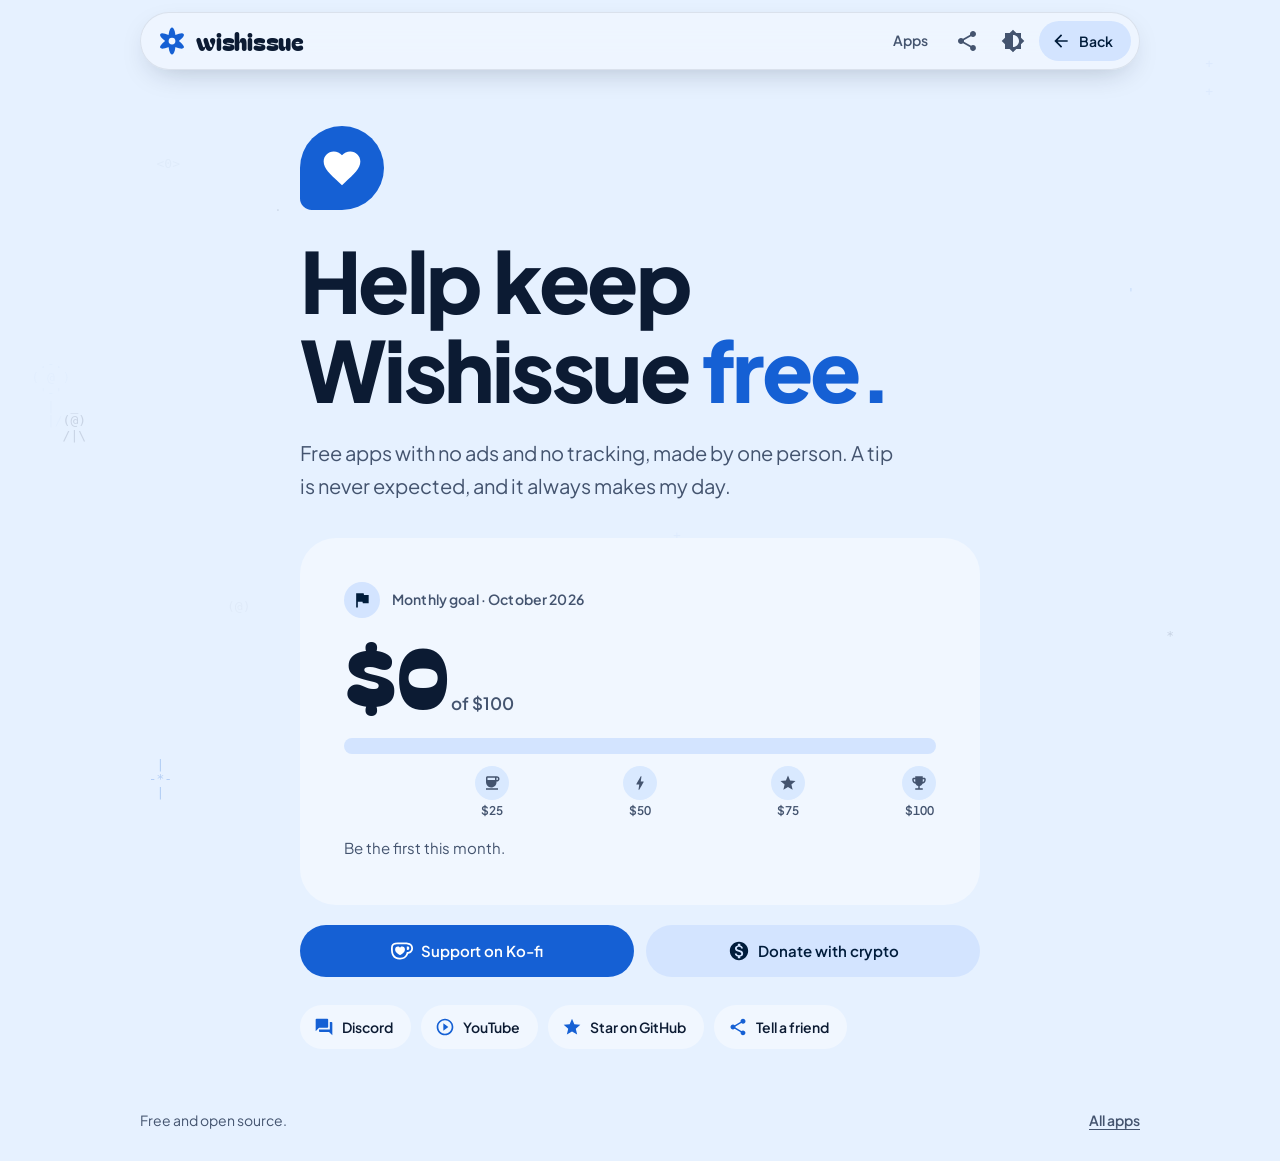
==== commit 8339b7f2: "improved" ====
--- a/donate.html
+++ b/donate.html
@@ -1,44 +1,50 @@
 <!doctype html>
 <html lang="en">
 <head>
-  <meta charset="utf-8">
-  <meta name="viewport" content="width=device-width, initial-scale=1">
-  <title>Support Wishissue</title>
-  <meta name="description" content="Support Wishissue's free, ad-free apps with a Ko-fi tip or USDT on Tron or Ethereum.">
-  <meta property="og:title" content="Support Wishissue">
-  <meta property="og:description" content="Support free, ad-free apps with a Ko-fi tip or USDT.">
-  <meta property="og:type" content="website">
-  <meta name="theme-color" content="#fef7ff" media="(prefers-color-scheme: light)">
-  <meta name="theme-color" content="#141218" media="(prefers-color-scheme: dark)">
-  <link rel="icon" href="data:image/svg+xml,%3Csvg xmlns='http://www.w3.org/2000/svg' viewBox='0 0 64 64'%3E%3Crect width='64' height='64' rx='14' fill='%236750a4'/%3E%3Cpath d='M20 22h24v6H20zM20 34h24v6H20z' fill='%23fff'/%3E%3C/svg%3E">
-  <link rel="preconnect" href="https://fonts.googleapis.com">
-  <link rel="preconnect" href="https://fonts.gstatic.com" crossorigin>
-  <link href="https://fonts.googleapis.com/css2?family=Roboto:wght@400;500;700&display=swap" rel="stylesheet">
-  <link rel="stylesheet" href="donate.css">
+<meta charset="utf-8">
+<meta name="viewport" content="width=device-width, initial-scale=1, viewport-fit=cover">
+<title>Support Wishissue</title>
+<meta name="description" content="Support Wishissue's free, ad-free, open source apps with a Ko-fi tip or USDT on Tron or Ethereum.">
+<meta property="og:title" content="Support Wishissue">
+<meta property="og:description" content="Support free, ad-free apps with a Ko-fi tip or USDT.">
+<meta property="og:type" content="website">
+<meta name="theme-color" content="#e6f1ff" media="(prefers-color-scheme: light)">
+<meta name="theme-color" content="#000000" media="(prefers-color-scheme: dark)">
+<link rel="icon" href="data:image/svg+xml,%3Csvg xmlns='http://www.w3.org/2000/svg' viewBox='0 0 32 32'%3E%3Cg fill='%231560d4'%3E%3Cellipse cx='16' cy='16' rx='4.2' ry='14.5'/%3E%3Cellipse cx='16' cy='16' rx='4.2' ry='14.5' transform='rotate(60 16 16)'/%3E%3Cellipse cx='16' cy='16' rx='4.2' ry='14.5' transform='rotate(120 16 16)'/%3E%3C/g%3E%3Ccircle cx='16' cy='16' r='3.6' fill='%23e6f1ff'/%3E%3C/svg%3E">
+<link rel="preconnect" href="https://fonts.googleapis.com">
+<link rel="preconnect" href="https://fonts.gstatic.com" crossorigin>
+<link href="https://fonts.googleapis.com/css2?family=Bagel+Fat+One&family=Plus+Jakarta+Sans:wght@400;500;600;800&display=swap" rel="stylesheet">
+<link rel="stylesheet" href="donate.css">
+<script>
+/* apply the saved theme before first paint, so there is no flash */
+try{var t=localStorage.getItem("wishissue-theme");if(t==="light"||t==="dark")document.documentElement.dataset.theme=t}catch(e){}
+</script>
 </head>
 <body>
-  <a class="skip" href="#main">Skip to content</a>
+<canvas id="bg" aria-hidden="true"></canvas>
+<a class="skip" href="#main">Skip to content</a>
 
-  <header class="top">
-    <a class="icon-btn" href="index.html" aria-label="Back to apps">
-      <svg viewBox="0 0 24 24" aria-hidden="true"><path d="M20 11H7.83l5.59-5.59L12 4l-8 8 8 8 1.41-1.41L7.83 13H20v-2Z"/></svg>
-    </a>
-    <button class="icon-btn" id="share" type="button" aria-label="Share this page">
-      <svg viewBox="0 0 24 24" aria-hidden="true"><path d="M18 16.08c-.76 0-1.44.3-1.96.77L8.91 12.7c.05-.23.09-.46.09-.7s-.04-.47-.09-.7l7.05-4.11c.54.5 1.25.81 2.04.81 1.66 0 3-1.34 3-3s-1.34-3-3-3-3 1.34-3 3c0 .24.04.47.09.7L8.04 9.81C7.5 9.31 6.79 9 6 9c-1.66 0-3 1.34-3 3s1.34 3 3 3c.79 0 1.5-.31 2.04-.81l7.12 4.16c-.05.21-.08.43-.08.65 0 1.61 1.31 2.92 2.92 2.92s2.92-1.31 2.92-2.92-1.31-2.92-2.92-2.92Z"/></svg>
-    </button>
-  </header>
+<header><div class="wrap"><nav>
+  <a class="logo" href="index.html" aria-label="Wishissue home"><svg viewBox="0 0 32 32" aria-hidden="true"><g fill="currentColor"><ellipse cx="16" cy="16" rx="4.2" ry="14.5"/><ellipse cx="16" cy="16" rx="4.2" ry="14.5" transform="rotate(60 16 16)"/><ellipse cx="16" cy="16" rx="4.2" ry="14.5" transform="rotate(120 16 16)"/></g><circle cx="16" cy="16" r="3.6" fill="var(--sc)"/></svg><span>wishissue</span></a>
+  <a class="l" href="index.html#apps">Apps</a>
+  <button class="ib" id="share" type="button" aria-label="Share this page"><svg class="i" viewBox="0 0 24 24" aria-hidden="true"><path d="M18 16.08c-.76 0-1.44.3-1.96.77L8.91 12.7c.05-.23.09-.46.09-.7s-.04-.47-.09-.7l7.05-4.11c.54.5 1.25.81 2.04.81 1.66 0 3-1.34 3-3s-1.34-3-3-3-3 1.34-3 3c0 .24.04.47.09.7L8.04 9.81C7.5 9.31 6.79 9 6 9c-1.66 0-3 1.34-3 3s1.34 3 3 3c.79 0 1.5-.31 2.04-.81l7.12 4.16c-.05.21-.08.43-.08.65 0 1.61 1.31 2.92 2.92 2.92s2.92-1.31 2.92-2.92-1.31-2.92-2.92-2.92Z"/></svg></button>
+  <button class="ib" id="tog" type="button" aria-label="Switch light or dark theme"><svg class="i" viewBox="0 0 24 24" aria-hidden="true"><path d="M20 8.69V4h-4.69L12 .69 8.69 4H4v4.69L.69 12 4 15.31V20h4.69L12 23.31 15.31 20H20v-4.69L23.31 12 20 8.69zM12 18V6c3.31 0 6 2.69 6 6s-2.69 6-6 6z"/></svg></button>
+  <a class="btn sm t" href="index.html"><svg class="i" viewBox="0 0 24 24" aria-hidden="true"><path d="M20 11H7.83l5.59-5.59L12 4l-8 8 8 8 1.41-1.41L7.83 13H20v-2Z"/></svg>Back</a>
+</nav></div></header>
 
-  <main id="main" tabindex="-1">
+<main id="main" tabindex="-1">
+  <div class="wrap col">
+
     <section class="intro">
       <button class="heart-btn" id="heart" type="button" aria-label="Send some love">
         <span class="heart-ring" aria-hidden="true"></span>
         <svg viewBox="0 0 24 24" aria-hidden="true"><path d="m12 21.35-1.45-1.32C5.4 15.36 2 12.28 2 8.5 2 5.42 4.42 3 7.5 3c1.74 0 3.41.81 4.5 2.09C13.09 3.81 14.76 3 16.5 3 19.58 3 22 5.42 22 8.5c0 3.78-3.4 6.86-8.55 11.54L12 21.35Z"/></svg>
       </button>
-      <h1>Support Wishissue</h1>
-      <p class="lede">Free apps with no ads and no tracking. A tip helps keep them that way.</p>
+      <h1>Help keep Wishissue <span class="g">free.</span></h1>
+      <p class="lede">Free apps with no ads and no tracking, made by one person. A tip is never expected, and it always makes my day.</p>
     </section>
 
-    <section class="goal" aria-labelledby="goal-title">
+    <section class="card goal" aria-labelledby="goal-title">
       <div class="goal-head">
         <span class="goal-ico" aria-hidden="true"><svg viewBox="0 0 24 24"><path d="M14.4 6 14 4H5v17h2v-7h5.6l.4 2h7V6h-5.6Z"/></svg></span>
         <h2 id="goal-title" class="goal-label">Monthly goal <span id="goal-month"></span></h2>
@@ -57,95 +63,60 @@
     </section>
 
     <div class="actions">
-      <a class="btn filled" id="kofi-link" href="https://ko-fi.com/wishismachine" target="_blank" rel="noopener">
-        <svg class="ico" viewBox="0 0 24 24" aria-hidden="true"><path d="M18.5 3H6c-1.1 0-2 .9-2 2v5.71c0 3.83 2.95 7.18 6.78 7.29 3.96.12 7.22-3.06 7.22-7v-1h.5c1.93 0 3.5-1.57 3.5-3.5S20.43 3 18.5 3ZM16 5v3H6V5h10Zm2.5 3H18V5h.5c.83 0 1.5.67 1.5 1.5S19.33 8 18.5 8ZM4 19h16v2H4Z"/></svg>
+      <a class="btn" id="kofi-link" href="https://ko-fi.com/wishismachine" target="_blank" rel="noopener">
+        <svg class="ico" viewBox="0 0 24 24" aria-hidden="true"><path d="M11.351 2.715c-2.7 0-4.986.025-6.83.26C2.078 3.285 0 5.154 0 8.61c0 3.506.182 6.13 1.585 8.493 1.584 2.701 4.233 4.182 7.662 4.182h.83c4.209 0 6.494-2.234 7.637-4a9.5 9.5 0 0 0 1.091-2.338C21.792 14.688 24 12.22 24 9.208v-.415c0-3.247-2.13-5.507-5.792-5.87-1.558-.156-2.65-.208-6.857-.208m0 1.947c4.208 0 5.09.052 6.571.182 2.624.311 4.13 1.584 4.13 4v.39c0 2.156-1.792 3.844-3.87 3.844h-.935l-.156.649c-.208 1.013-.597 1.818-1.039 2.546-.909 1.428-2.545 3.064-5.922 3.064h-.805c-2.571 0-4.831-.883-6.078-3.195-1.09-2-1.298-4.155-1.298-7.506 0-2.181.857-3.402 3.012-3.714 1.533-.233 3.559-.26 6.39-.26m6.547 2.287c-.416 0-.65.234-.65.546v2.935c0 .311.234.545.65.545 1.324 0 2.051-.754 2.051-2s-.727-2.026-2.052-2.026m-10.39.182c-1.818 0-3.013 1.48-3.013 3.142 0 1.533.858 2.857 1.949 3.897.727.701 1.87 1.429 2.649 1.896a1.47 1.47 0 0 0 1.507 0c.78-.467 1.922-1.195 2.623-1.896 1.117-1.039 1.974-2.364 1.974-3.897 0-1.662-1.247-3.142-3.039-3.142-1.065 0-1.792.545-2.338 1.298-.493-.753-1.246-1.298-2.312-1.298"/></svg>
         Support on Ko-fi
       </a>
-      <button class="btn tonal" id="open-crypto" type="button" aria-haspopup="dialog">
+      <button class="btn t" id="open-crypto" type="button" aria-haspopup="dialog">
         <svg class="ico" viewBox="0 0 24 24" aria-hidden="true"><path d="M12 2C6.48 2 2 6.48 2 12s4.48 10 10 10 10-4.48 10-10S17.52 2 12 2Zm1.41 16.09V20h-2.67v-1.93c-1.71-.36-3.16-1.46-3.27-3.4h1.96c.1 1.05.82 1.87 2.65 1.87 1.96 0 2.4-.98 2.4-1.59 0-.83-.44-1.61-2.67-2.14-2.48-.6-4.18-1.62-4.18-3.67 0-1.72 1.39-2.84 3.11-3.21V4h2.67v1.95c1.86.45 2.79 1.86 2.85 3.39H14.3c-.05-1.11-.64-1.87-2.22-1.87-1.5 0-2.4.68-2.4 1.64 0 .84.65 1.39 2.67 1.91s4.18 1.39 4.18 3.91c-.01 1.83-1.38 2.83-3.12 3.16Z"/></svg>
         Donate with crypto
       </button>
     </div>
 
-    <section class="why" aria-labelledby="why-title">
-      <h2 id="why-title" class="section-title">Where your support goes</h2>
-      <div class="tiles">
-        <div class="tile">
-          <span class="tile-ico"><svg viewBox="0 0 24 24" aria-hidden="true"><path d="M12 2C6.48 2 2 6.48 2 12s4.48 10 10 10 10-4.48 10-10S17.52 2 12 2ZM4 12c0-4.42 3.58-8 8-8 1.85 0 3.55.63 4.9 1.69L5.69 16.9A7.9 7.9 0 0 1 4 12Zm8 8c-1.85 0-3.55-.63-4.9-1.69L18.31 7.1A7.9 7.9 0 0 1 20 12c0 4.42-3.58 8-8 8Z"/></svg></span>
-          <h3>No ads, ever</h3>
-          <p>Apps stay free of ads, paywalls and tracking.</p>
-        </div>
-        <div class="tile">
-          <span class="tile-ico"><svg viewBox="0 0 24 24" aria-hidden="true"><path d="M21 10.12h-6.78l2.74-2.82c-2.73-2.7-7.15-2.8-9.88-.1-2.73 2.71-2.73 7.08 0 9.79s7.15 2.71 9.88 0C18.32 15.65 19 14.08 19 12.1h2c0 1.98-.88 4.55-2.64 6.29-3.51 3.48-9.21 3.48-12.72 0-3.5-3.47-3.53-9.11-.02-12.58s9.14-3.47 12.65 0L21 3v7.12ZM12.5 8v4.25l3.5 2.08-.72 1.21L11 13V8h1.5Z"/></svg></span>
-          <h3>Steady updates</h3>
-          <p>Fixes and improvements keep shipping.</p>
-        </div>
-        <div class="tile">
-          <span class="tile-ico"><svg viewBox="0 0 24 24" aria-hidden="true"><path d="m19 9 1.25-2.75L23 5l-2.75-1.25L19 1l-1.25 2.75L15 5l2.75 1.25L19 9Zm-7.5.5L9 4 6.5 9.5 1 12l5.5 2.5L9 20l2.5-5.5L17 12l-5.5-2.5ZM19 15l-1.25 2.75L15 19l2.75 1.25L19 23l1.25-2.75L23 19l-2.75-1.25L19 15Z"/></svg></span>
-          <h3>New apps</h3>
-          <p>More small, useful apps are on the way.</p>
-        </div>
+    <div class="pills" role="group" aria-label="Other ways to help">
+      <a class="pill" id="link-discord" href="https://discord.com/invite/B5scEa987Y" target="_blank" rel="noopener"><svg class="i" viewBox="0 0 24 24" aria-hidden="true"><path d="M21 6h-2v9H6v2c0 .55.45 1 1 1h11l4 4V7c0-.55-.45-1-1-1Zm-4 6V3c0-.55-.45-1-1-1H3c-.55 0-1 .45-1 1v14l4-4h10c.55 0 1-.45 1-1Z"/></svg>Discord</a>
+      <a class="pill" id="link-youtube" href="https://www.youtube.com/@wishismachine" target="_blank" rel="noopener"><svg class="i" viewBox="0 0 24 24" aria-hidden="true"><path d="m10 16.5 6-4.5-6-4.5v9ZM12 2C6.48 2 2 6.48 2 12s4.48 10 10 10 10-4.48 10-10S17.52 2 12 2Zm0 18c-4.41 0-8-3.59-8-8s3.59-8 8-8 8 3.59 8 8-3.59 8-8 8Z"/></svg>YouTube</a>
+      <a class="pill" id="link-github" href="https://github.com/wishissue" target="_blank" rel="noopener"><svg class="i" viewBox="0 0 24 24" aria-hidden="true"><path d="m12 17.27 6.18 3.73-1.64-7.03L22 9.24l-7.19-.61L12 2 9.19 8.63 2 9.24l5.46 4.73L5.82 21 12 17.27Z"/></svg>Star on GitHub</a>
+      <button class="pill" id="link-share" type="button"><svg class="i" viewBox="0 0 24 24" aria-hidden="true"><path d="M18 16.08c-.76 0-1.44.3-1.96.77L8.91 12.7c.05-.23.09-.46.09-.7s-.04-.47-.09-.7l7.05-4.11c.54.5 1.25.81 2.04.81 1.66 0 3-1.34 3-3s-1.34-3-3-3-3 1.34-3 3c0 .24.04.47.09.7L8.04 9.81C7.5 9.31 6.79 9 6 9c-1.66 0-3 1.34-3 3s1.34 3 3 3c.79 0 1.5-.31 2.04-.81l7.12 4.16c-.05.21-.08.43-.08.65 0 1.61 1.31 2.92 2.92 2.92s2.92-1.31 2.92-2.92-1.31-2.92-2.92-2.92Z"/></svg><span class="lbl">Tell a friend</span></button>
+    </div>
+  </div>
+</main>
+
+<footer class="foot wrap"><span>Free and open source.</span><a class="flink" href="index.html">All apps</a></footer>
+
+<dialog class="sheet" id="sheet" aria-labelledby="sheet-title">
+  <div class="sheet-body">
+    <div class="handle" aria-hidden="true"></div>
+    <div class="sheet-head">
+      <h2 id="sheet-title">Donate USDT</h2>
+      <button class="ib" id="close" type="button" aria-label="Close"><svg class="i" viewBox="0 0 24 24" aria-hidden="true"><path d="M19 6.41 17.59 5 12 10.59 6.41 5 5 6.41 10.59 12 5 17.59 6.41 19 12 13.41 17.59 19 19 17.59 13.41 12 19 6.41Z"/></svg></button>
+    </div>
+
+    <div class="seg" id="seg" role="tablist" aria-label="Network"></div>
+
+    <div class="pay" id="pay" role="tabpanel">
+      <div class="qr-wrap" id="qr-wrap">
+        <i class="corner tl"></i><i class="corner tr"></i><i class="corner bl"></i><i class="corner br"></i>
+        <div class="qr" id="qr"></div>
+        <span class="scan" aria-hidden="true"></span>
       </div>
-    </section>
+      <p class="net-note" id="net-note"></p>
+      <div class="info-chips" id="info-chips"></div>
+      <p class="addr" id="addr" tabindex="0" aria-label="Wallet address"></p>
+      <button class="btn" id="copy" type="button">
+        <svg class="ico ico-copy" viewBox="0 0 24 24" aria-hidden="true"><path d="M16 1H4a2 2 0 0 0-2 2v14h2V3h12V1Zm3 4H8a2 2 0 0 0-2 2v14a2 2 0 0 0 2 2h11a2 2 0 0 0 2-2V7a2 2 0 0 0-2-2Zm0 16H8V7h11v14Z"/></svg>
+        <svg class="ico ico-check" viewBox="0 0 24 24" aria-hidden="true"><path d="M9 16.2 4.8 12l-1.4 1.4L9 19 21 7l-1.4-1.4L9 16.2Z"/></svg>
+        <span class="copy-label">Copy address</span>
+      </button>
+      <p class="warn">
+        <svg viewBox="0 0 24 24" aria-hidden="true"><path d="M12 2C6.48 2 2 6.48 2 12s4.48 10 10 10 10-4.48 10-10S17.52 2 12 2Zm1 15h-2v-6h2v6Zm0-8h-2V7h2v2Z"/></svg>
+        <span id="warn-text"></span>
+      </p>
+    </div>
+  </div>
+</dialog>
 
-    <section class="more" aria-labelledby="more-title">
-      <h2 id="more-title" class="section-title">Other ways to help</h2>
-      <ul class="rows">
-        <li><a class="row-item" id="link-discord" href="#" target="_blank" rel="noopener">
-          <span class="lead"><svg viewBox="0 0 24 24" aria-hidden="true"><path d="M21 6h-2v9H6v2c0 .55.45 1 1 1h11l4 4V7c0-.55-.45-1-1-1Zm-4 6V3c0-.55-.45-1-1-1H3c-.55 0-1 .45-1 1v14l4-4h10c.55 0 1-.45 1-1Z"/></svg></span>
-          <span class="txt"><strong>Join the Discord</strong><small>Chat, share feedback, get early news</small></span>
-          <svg class="chev" viewBox="0 0 24 24" aria-hidden="true"><path d="M10 6 8.59 7.41 13.17 12l-4.58 4.59L10 18l6-6-6-6Z"/></svg></a></li>
-        <li><a class="row-item" id="link-youtube" href="#" target="_blank" rel="noopener">
-          <span class="lead"><svg viewBox="0 0 24 24" aria-hidden="true"><path d="m10 16.5 6-4.5-6-4.5v9ZM12 2C6.48 2 2 6.48 2 12s4.48 10 10 10 10-4.48 10-10S17.52 2 12 2Zm0 18c-4.41 0-8-3.59-8-8s3.59-8 8-8 8 3.59 8 8-3.59 8-8 8Z"/></svg></span>
-          <span class="txt"><strong>Subscribe on YouTube</strong><small>Watch what is being built</small></span>
-          <svg class="chev" viewBox="0 0 24 24" aria-hidden="true"><path d="M10 6 8.59 7.41 13.17 12l-4.58 4.59L10 18l6-6-6-6Z"/></svg></a></li>
-        <li><a class="row-item" id="link-github" href="#" target="_blank" rel="noopener">
-          <span class="lead"><svg viewBox="0 0 24 24" aria-hidden="true"><path d="m12 17.27 6.18 3.73-1.64-7.03L22 9.24l-7.19-.61L12 2 9.19 8.63 2 9.24l5.46 4.73L5.82 21 12 17.27Z"/></svg></span>
-          <span class="txt"><strong>Star us on GitHub</strong><small>It helps more people find the apps</small></span>
-          <svg class="chev" viewBox="0 0 24 24" aria-hidden="true"><path d="M10 6 8.59 7.41 13.17 12l-4.58 4.59L10 18l6-6-6-6Z"/></svg></a></li>
-        <li><button class="row-item" id="link-share" type="button">
-          <span class="lead"><svg viewBox="0 0 24 24" aria-hidden="true"><path d="M18 16.08c-.76 0-1.44.3-1.96.77L8.91 12.7c.05-.23.09-.46.09-.7s-.04-.47-.09-.7l7.05-4.11c.54.5 1.25.81 2.04.81 1.66 0 3-1.34 3-3s-1.34-3-3-3-3 1.34-3 3c0 .24.04.47.09.7L8.04 9.81C7.5 9.31 6.79 9 6 9c-1.66 0-3 1.34-3 3s1.34 3 3 3c.79 0 1.5-.31 2.04-.81l7.12 4.16c-.05.21-.08.43-.08.65 0 1.61 1.31 2.92 2.92 2.92s2.92-1.31 2.92-2.92-1.31-2.92-2.92-2.92Z"/></svg></span>
-          <span class="txt"><strong>Tell a friend</strong><small>Sharing is free and means a lot</small></span>
-          <svg class="chev" viewBox="0 0 24 24" aria-hidden="true"><path d="M10 6 8.59 7.41 13.17 12l-4.58 4.59L10 18l6-6-6-6Z"/></svg></button></li>
-      </ul>
-    </section>
-  </main>
-
-  <dialog class="sheet" id="sheet" aria-labelledby="sheet-title">
-    <div class="sheet-body">
-      <div class="handle" aria-hidden="true"></div>
-      <div class="sheet-head">
-        <h2 id="sheet-title">Donate USDT</h2>
-        <button class="icon-btn" id="close" type="button" aria-label="Close">
-          <svg viewBox="0 0 24 24" aria-hidden="true"><path d="M19 6.41 17.59 5 12 10.59 6.41 5 5 6.41 10.59 12 5 17.59 6.41 19 12 13.41 17.59 19 19 17.59 13.41 12 19 6.41Z"/></svg>
-        </button>
-      </div>
-
-      <div class="seg" id="seg" role="tablist" aria-label="Network"></div>
-
-      <div class="pay" id="pay" role="tabpanel">
-        <div class="qr-wrap" id="qr-wrap">
-          <i class="corner tl"></i><i class="corner tr"></i><i class="corner bl"></i><i class="corner br"></i>
-          <div class="qr" id="qr"></div>
-          <span class="scan" aria-hidden="true"></span>
-        </div>
-        <p class="net-note" id="net-note"></p>
-        <div class="info-chips" id="info-chips"></div>
-        <p class="addr" id="addr" tabindex="0" aria-label="Wallet address"></p>
-        <button class="btn filled" id="copy" type="button">
-          <svg class="ico ico-copy" viewBox="0 0 24 24" aria-hidden="true"><path d="M16 1H4a2 2 0 0 0-2 2v14h2V3h12V1Zm3 4H8a2 2 0 0 0-2 2v14a2 2 0 0 0 2 2h11a2 2 0 0 0 2-2V7a2 2 0 0 0-2-2Zm0 16H8V7h11v14Z"/></svg>
-          <svg class="ico ico-check" viewBox="0 0 24 24" aria-hidden="true"><path d="M9 16.2 4.8 12l-1.4 1.4L9 19 21 7l-1.4-1.4L9 16.2Z"/></svg>
-          <span class="copy-label">Copy address</span>
-        </button>
-        <p class="warn">
-          <svg viewBox="0 0 24 24" aria-hidden="true"><path d="M12 2C6.48 2 2 6.48 2 12s4.48 10 10 10 10-4.48 10-10S17.52 2 12 2Zm1 15h-2v-6h2v6Zm0-8h-2V7h2v2Z"/></svg>
-          <span id="warn-text"></span>
-        </p>
-      </div>
-    </div>
-  </dialog>
-
-  <div class="live" id="live" role="status" aria-live="polite"></div>
-  <script src="donate.js" defer></script>
+<div class="live" id="live" role="status" aria-live="polite"></div>
+<script src="donate.js" defer></script>
 </body>
 </html>
--- a/donate.css
+++ b/donate.css
@@ -1,379 +1,172 @@
-/* Donate page: Material 3 (baseline tonal palette, shape, motion). Standalone. */
+/* Donate page. Shares its design system with index.html: same tokens, fonts, pill nav, cards and motion. */
+:root{--bg:#e6f1ff;--sc:#f1f7ff;--sh:#d9e9ff;--on:#0c1b33;--onv:#44546f;--pri:#1560d4;--onpri:#fff;--pc:#d3e4ff;--onpc:#001c3b;--tc:#dfe0ff;--cc:#c4ecff;--ink:#0c1b33;--inkon:#fff;--good:#14804f;--ol:rgba(12,27,51,.14);color-scheme:light;box-sizing:border-box;padding-top:env(safe-area-inset-top,0px);padding-bottom:env(safe-area-inset-bottom,0px)}
+@media (prefers-color-scheme:dark){:root:not([data-theme="light"]){--bg:#000;--sc:#0d1424;--sh:#16213a;--on:#e4ecfa;--onv:#9fb1ce;--pri:#a8c8ff;--onpri:#00315e;--pc:#0b3e7d;--onpc:#d3e4ff;--tc:#27285a;--cc:#00394f;--ink:#e4ecfa;--inkon:#0a0f1a;--good:#6fdca4;--ol:rgba(228,236,250,.18);color-scheme:dark}}
+:root[data-theme="dark"]{--bg:#000;--sc:#0d1424;--sh:#16213a;--on:#e4ecfa;--onv:#9fb1ce;--pri:#a8c8ff;--onpri:#00315e;--pc:#0b3e7d;--onpc:#d3e4ff;--tc:#27285a;--cc:#00394f;--ink:#e4ecfa;--inkon:#0a0f1a;--good:#6fdca4;--ol:rgba(228,236,250,.18);color-scheme:dark}
 
-:root {
-  color-scheme: light dark;
+*,*::before,*::after{box-sizing:inherit}
+html{scroll-behavior:smooth;scroll-padding-top:calc(92px + env(safe-area-inset-top,0px));-webkit-text-size-adjust:100%}
+body{margin:0;min-height:100vh;background:var(--bg);color:var(--on);font:400 16px/1.65 "Plus Jakarta Sans",system-ui,-apple-system,"Segoe UI",sans-serif;transition:background .3s,color .3s;overflow-x:hidden}
+body::before{content:"";position:fixed;inset:0 0 auto;height:env(safe-area-inset-top,0px);z-index:21;background:var(--bg)}
+h1,h2,h3{margin:0;line-height:1.06;letter-spacing:-.03em;font-weight:800}
+a{color:inherit}
+svg.i{width:24px;height:24px;fill:currentColor;flex:none}
+.wrap{max-width:1040px;margin:0 auto;padding:0 20px}
+.col{max-width:720px}
+[hidden]{display:none!important}
+a:focus-visible,button:focus-visible,.addr:focus-visible{outline:3px solid var(--pri);outline-offset:3px}
+main:focus{outline:none}
 
-  --surface: #fef7ff;
-  --on-surface: #1d1b20;
-  --on-surface-variant: #49454f;
-  --primary: #6750a4;
-  --on-primary: #ffffff;
-  --primary-container: #eaddff;
-  --on-primary-container: #21005d;
-  --secondary-container: #e8def8;
-  --on-secondary-container: #1d192b;
-  --tertiary: #7d5260;
-  --tertiary-container: #ffd8e4;
-  --on-tertiary-container: #31111d;
-  --surface-container: #f3edf7;
-  --surface-container-high: #ece6f0;
-  --surface-container-highest: #e6e0e9;
-  --outline: #79747e;
-  --outline-variant: #cac4d0;
-  --scrim: rgb(0 0 0 / .32);
-  --good: #1f9d74;
+#bg{position:fixed;top:0;left:0;width:100%;height:100%;z-index:0;pointer-events:none;display:block}
+main,footer{position:relative;z-index:1}
 
-  /* M3 motion */
-  --ease-emphasized: cubic-bezier(.2, 0, 0, 1);
-  --ease-decel: cubic-bezier(.05, .7, .1, 1);
-  --ease-accel: cubic-bezier(.3, 0, .8, .15);
-  --ease-standard: cubic-bezier(.2, 0, 0, 1);
-  --ease-spring: cubic-bezier(.34, 1.56, .64, 1);
+.skip{position:absolute;left:16px;top:-80px;z-index:30;padding:10px 18px;border-radius:999px;background:var(--pri);color:var(--onpri);font-weight:600;text-decoration:none}
+.skip:focus{top:calc(12px + env(safe-area-inset-top,0px))}
 
-  --font: "Roboto", system-ui, -apple-system, "Segoe UI", sans-serif;
-}
+/* floating pill nav, same as the home page */
+header{position:sticky;top:env(safe-area-inset-top,0px);z-index:20;pointer-events:none}
+nav{pointer-events:auto;display:flex;align-items:center;gap:4px;height:58px;margin-top:12px;padding:0 8px 0 16px;border-radius:999px;background:var(--sc);background:color-mix(in srgb,var(--sc) 78%,transparent);-webkit-backdrop-filter:blur(18px) saturate(1.4);backdrop-filter:blur(18px) saturate(1.4);border:1px solid color-mix(in srgb,var(--on) 9%,transparent);box-shadow:0 10px 30px -12px rgba(12,27,51,.28)}
+.logo{display:flex;align-items:center;gap:9px;margin-right:auto;text-decoration:none;font:400 24px/1 "Bagel Fat One","Plus Jakarta Sans",sans-serif;letter-spacing:-.01em;color:var(--on);padding-right:8px}
+.logo svg{width:30px;height:30px;color:var(--pri);animation:spin 24s linear infinite}
+.logo:hover svg{animation-duration:3s}
+nav a.l{text-decoration:none;color:var(--onv);font-weight:600;font-size:14px;padding:9px 15px;border-radius:999px;transition:background .2s,color .2s}
+nav a.l:hover{background:var(--sh);color:var(--on)}
+.ib{position:relative;overflow:hidden;width:40px;height:40px;border:0;border-radius:50%;background:none;color:var(--onv);display:grid;place-items:center;cursor:pointer;transition:transform .5s,background .2s,color .2s;margin-right:2px;padding:0}
+.ib:hover{background:var(--sh);color:var(--on)}
+#tog:hover{transform:rotate(180deg)}
+@media(max-width:620px){nav a.l{display:none}nav{padding-left:14px}.logo{font-size:22px}}
 
-@media (prefers-color-scheme: dark) {
-  :root {
-    --surface: #141218;
-    --on-surface: #e6e0e9;
-    --on-surface-variant: #cac4d0;
-    --primary: #d0bcff;
-    --on-primary: #381e72;
-    --primary-container: #4f378b;
-    --on-primary-container: #eaddff;
-    --secondary-container: #4a4458;
-    --on-secondary-container: #e8def8;
-    --tertiary: #efb8c8;
-    --tertiary-container: #633b48;
-    --on-tertiary-container: #ffd8e4;
-    --surface-container: #211f26;
-    --surface-container-high: #2b2930;
-    --surface-container-highest: #36343b;
-    --outline: #938f99;
-    --outline-variant: #49454f;
-    --scrim: rgb(0 0 0 / .5);
-    --good: #5fd3ad;
-  }
-}
+.btn{position:relative;overflow:hidden;display:inline-flex;align-items:center;justify-content:center;gap:8px;height:52px;padding:0 26px;border:0;border-radius:999px;background:var(--pri);color:var(--onpri);font:600 15px "Plus Jakarta Sans",system-ui,sans-serif;text-decoration:none;cursor:pointer;transition:box-shadow .2s,transform .2s,background .2s,color .2s;-webkit-tap-highlight-color:transparent}
+.btn:hover{box-shadow:0 6px 18px rgba(0,0,0,.25);transform:translateY(-2px)}
+.btn:active{transform:none;box-shadow:none}
+.btn.t{background:var(--pc);color:var(--onpc)}
+.btn.t:hover{box-shadow:0 6px 18px rgba(0,0,0,.14)}
+.btn.sm{height:40px;padding:0 18px 0 12px;font-size:14px}
+.btn.sm .i{width:20px;height:20px}
+.ico{width:22px;height:22px;flex:none;fill:currentColor}
+.ripple{position:absolute;border-radius:50%;background:currentColor;opacity:.16;transform:scale(0);pointer-events:none;animation:ripple .55s cubic-bezier(.05,.7,.1,1) forwards}
+@keyframes ripple{to{transform:scale(1);opacity:0}}
+@keyframes spin{to{transform:rotate(360deg)}}
+@keyframes beat{0%,100%{transform:scale(1)}15%{transform:scale(1.22)}30%{transform:scale(1)}45%{transform:scale(1.14)}}
+@keyframes morph{0%,100%{border-radius:50% 50% 50% 12%}33%{border-radius:30% 60% 40% 60%}66%{border-radius:60% 30% 60% 30%}}
+@keyframes ring{0%{transform:scale(.8);opacity:.6}100%{transform:scale(1.7);opacity:0}}
+@keyframes pop{from{transform:scale(.3);opacity:0}to{transform:none;opacity:1}}
+@keyframes milepop{0%{transform:scale(.5)}60%{transform:scale(1.25)}100%{transform:none}}
+@keyframes shine{0%,60%{left:-60%}100%{left:130%}}
+@keyframes scan{0%{transform:translateY(-100%);opacity:0}15%{opacity:1}85%{opacity:1}100%{transform:translateY(240%);opacity:0}}
 
-*, *::before, *::after { box-sizing: border-box; }
-html { -webkit-text-size-adjust: 100%; -webkit-tap-highlight-color: transparent; }
+.rv{opacity:0;transform:translateY(28px) scale(.97);transition:opacity .7s,transform .7s cubic-bezier(.2,.8,.2,1);transition-delay:var(--d,0s)}
+.rv.in{opacity:1;transform:none}
 
-body {
-  margin: 0;
-  min-height: 100vh;
-  background: var(--surface);
-  color: var(--on-surface);
-  font: 400 1rem/1.5 var(--font);
-  overflow-x: hidden;
-}
+/* hero */
+.intro{padding:56px 0 36px}
+.heart-btn{position:relative;display:grid;place-items:center;width:84px;height:84px;margin:0 0 26px;padding:0;border:0;background:var(--pri);color:var(--onpri);border-radius:50% 50% 50% 14%;cursor:pointer;animation:morph 9s ease-in-out infinite;transition:transform .3s cubic-bezier(.3,1.5,.5,1);-webkit-tap-highlight-color:transparent}
+.heart-btn:hover{transform:scale(1.07)}
+.heart-btn:active{transform:scale(.92)}
+.heart-btn svg{width:44px;height:44px;fill:currentColor;animation:beat 2.4s infinite}
+.heart-ring{position:absolute;inset:0;border-radius:inherit;border:2px solid var(--pri);opacity:0;pointer-events:none;animation:ring 2.4s ease-out infinite}
+.intro h1{font-size:clamp(40px,8.4vw,84px);max-width:11ch}
+.intro h1 .g{color:var(--pri)}
+.lede{max-width:40ch;margin:22px 0 0;font-size:clamp(17px,2.4vw,20px);color:var(--onv)}
 
-svg { fill: currentColor; }
-:focus-visible { outline: 3px solid var(--primary); outline-offset: 3px; }
-main:focus { outline: none; }
+h2{font-size:clamp(28px,4.6vw,40px);max-width:15ch}
+.card{background:var(--sc);border-radius:36px;padding:clamp(24px,5vw,44px)}
 
-.skip { position: absolute; left: 1rem; top: -4rem; padding: .6rem 1rem; border-radius: 999px; background: var(--primary); color: var(--on-primary); font-weight: 500; z-index: 10; }
-.skip:focus { top: 1rem; }
+/* monthly goal */
+.goal{margin:0 0 20px}
+.goal-head{display:flex;align-items:center;gap:12px}
+.goal-ico{display:grid;place-items:center;flex:none;width:36px;height:36px;border-radius:50%;background:var(--pc);color:var(--onpc)}
+.goal-ico svg{width:20px;height:20px;fill:currentColor}
+.goal-label{margin:0;max-width:none;color:var(--onv);font:600 14px/1.4 "Plus Jakarta Sans",system-ui,sans-serif;letter-spacing:.01em}
+.goal-amount{margin:14px 0 22px;font:400 clamp(54px,14vw,84px)/1 "Bagel Fat One","Plus Jakarta Sans",sans-serif;letter-spacing:-.01em;font-variant-numeric:tabular-nums}
+.goal-amount .of{font:600 17px "Plus Jakarta Sans",system-ui,sans-serif;letter-spacing:0;color:var(--onv)}
+.progress{position:relative;height:16px;border-radius:999px;background:var(--pc)}
+.progress-fill{position:relative;height:100%;width:0;border-radius:inherit;background:var(--pri);overflow:hidden;transition:width 1.2s cubic-bezier(.2,.8,.2,1)}
+.progress-fill::after{content:"";position:absolute;top:0;bottom:0;left:-60%;width:40%;background:linear-gradient(90deg,transparent,rgba(255,255,255,.4),transparent);animation:shine 3.4s ease-in-out infinite}
+.progress.done .progress-fill{background:var(--good)}
+.miles{position:relative;height:70px;margin:6px 0 0;padding:0;list-style:none}
+.mile{position:absolute;top:0;display:grid;justify-items:center;gap:5px;transform:translateX(-50%)}
+.mile:last-child{transform:translateX(-100%)}
+.mile-dot{display:grid;place-items:center;width:34px;height:34px;margin-top:6px;border-radius:50%;background:var(--sh);color:var(--onv);transition:background .3s,color .3s}
+.mile-dot svg{width:18px;height:18px;fill:currentColor}
+.mile-label{color:var(--onv);font:600 12px/1 "Plus Jakarta Sans",system-ui,sans-serif;font-variant-numeric:tabular-nums}
+.mile.reached .mile-dot{background:var(--pri);color:var(--onpri);animation:milepop .55s cubic-bezier(.3,1.5,.5,1)}
+.mile.reached .mile-label{color:var(--on)}
+.mile:last-child.reached .mile-dot{background:var(--good);color:var(--bg)}
+.goal-foot{margin:6px 0 0;color:var(--onv);font-size:15px}
 
-/* ---------- Layout ---------- */
-.top { display: flex; justify-content: space-between; padding: .5rem .75rem; }
-main { width: min(100% - 2.5rem, 30rem); margin: 0 auto; padding: .5rem 0 4rem; }
+/* supporters */
+.thanks{display:flex;align-items:center;gap:14px;margin:0 0 20px;padding:14px 18px;border-radius:24px;background:var(--pc);color:var(--onpc)}
+.thanks p{margin:0;font-size:15px;line-height:1.4}
+.avatars{display:flex;flex:none}
+.avatar{display:grid;place-items:center;width:38px;height:38px;margin-left:-9px;border:2px solid var(--pc);border-radius:50%;color:#fff;font:800 14px/1 "Plus Jakarta Sans",system-ui,sans-serif;background:hsl(var(--h,220) 55% 42%)}
+.avatar:first-child{margin-left:0}
 
-.icon-btn {
-  position: relative;
-  display: inline-grid;
-  place-items: center;
-  width: 3rem;
-  height: 3rem;
-  border: 0;
-  border-radius: 50%;
-  background: none;
-  color: var(--on-surface-variant);
-  cursor: pointer;
-  overflow: hidden;
-}
-.icon-btn svg { width: 1.5rem; height: 1.5rem; }
+.actions{display:flex;flex-wrap:wrap;gap:12px;margin-bottom:28px}
+.actions .btn{flex:1 1 220px}
 
-.section-title { margin: 0 0 .9rem; font: 500 1.25rem/1.3 var(--font); }
+/* other ways to help: one tidy row of pills */
+.pills{display:flex;flex-wrap:wrap;gap:10px;margin:0 0 56px}
+.pill{position:relative;overflow:hidden;display:inline-flex;align-items:center;gap:8px;height:44px;padding:0 18px 0 14px;border:0;border-radius:999px;background:var(--sc);color:var(--on);font:600 14px "Plus Jakarta Sans",system-ui,sans-serif;text-decoration:none;cursor:pointer;transition:background .2s,color .2s,transform .3s cubic-bezier(.3,1.5,.5,1);-webkit-tap-highlight-color:transparent}
+.pill svg{width:20px;height:20px;color:var(--pri);transition:color .2s}
+.pill:hover{background:var(--pri);color:var(--onpri);transform:translateY(-3px)}
+.pill:hover svg{color:inherit}
+.pill[hidden]{display:none}
 
-/* ---------- Intro and heart ---------- */
-.intro { display: grid; justify-items: center; text-align: center; padding: .5rem 0 1.5rem; }
-h1 { margin: 1.1rem 0 .5rem; font: 500 2.25rem/1.15 var(--font); letter-spacing: -.01em; }
-.lede { margin: 0; max-width: 30ch; color: var(--on-surface-variant); font-size: 1.0625rem; }
+/* footer */
+.foot{display:flex;align-items:center;justify-content:space-between;gap:16px;padding-top:4px;padding-bottom:calc(28px + env(safe-area-inset-bottom,0px));font-size:14px;color:var(--onv)}
+.flink{color:var(--onv);font-weight:600;text-underline-offset:3px}
+.flink:hover{color:var(--on)}
 
-.heart-btn {
-  position: relative;
-  display: grid;
-  place-items: center;
-  width: 6rem;
-  height: 6rem;
-  border: 0;
-  border-radius: 50%;
-  background: var(--tertiary-container);
-  color: var(--tertiary);
-  cursor: pointer;
-  transition: transform .3s var(--ease-spring);
-}
-.heart-btn svg { width: 3rem; height: 3rem; }
-.heart-btn:active { transform: scale(.9); }
-.heart-ring { position: absolute; inset: 0; border-radius: 50%; border: 2px solid var(--tertiary); opacity: 0; }
+/* crypto sheet: bottom sheet on phones, centred card on larger screens */
+.sheet{position:fixed;inset:0;width:100%;max-width:none;height:100%;max-height:none;margin:0;padding:0;border:0;background:transparent;color:var(--on);overflow:hidden}
+.sheet[open]{display:flex;align-items:flex-end;justify-content:center}
+.sheet::backdrop{background:rgba(0,0,0,.5);-webkit-backdrop-filter:blur(4px);backdrop-filter:blur(4px);opacity:0;transition:opacity .3s}
+.sheet.open::backdrop{opacity:1}
+.sheet-body{width:100%;max-width:480px;max-height:94dvh;max-height:94vh;overflow-y:auto;overscroll-behavior:contain;padding:8px 22px calc(26px + env(safe-area-inset-bottom,0px));border-radius:36px 36px 0 0;background:var(--sc);color:var(--on);transform:translateY(100%);transition:transform .26s ease-in}
+.sheet.open .sheet-body{transform:none;transition:transform .5s cubic-bezier(.05,.7,.1,1)}
+@supports (height:1dvh){.sheet-body{max-height:94dvh}}
+.handle{width:36px;height:4px;margin:6px auto 12px;border-radius:999px;background:var(--onv);opacity:.4}
+.sheet-head{display:flex;align-items:center;justify-content:space-between;margin:0 -6px 16px 0}
+.sheet-head h2{font-size:28px;max-width:none}
+@media(min-width:600px){.handle{display:none}.sheet[open]{align-items:center}.sheet-body{border-radius:36px;padding-bottom:26px;transform:translateY(40px) scale(.95);opacity:0;transition:transform .2s,opacity .2s}.sheet.open .sheet-body{opacity:1;transform:none;transition:transform .45s cubic-bezier(.2,1.2,.3,1),opacity .25s}}
 
-/* ---------- Goal ---------- */
-.goal { margin: 0 0 1.25rem; padding: 1.5rem 1.5rem 1.35rem; border-radius: 28px; background: var(--surface-container); }
-.goal-head { display: flex; align-items: center; gap: .6rem; }
-.goal-ico { display: grid; place-items: center; width: 2rem; height: 2rem; border-radius: 50%; background: var(--primary-container); color: var(--on-primary-container); }
-.goal-ico svg { width: 1.1rem; height: 1.1rem; }
-.goal-label { margin: 0; color: var(--on-surface-variant); font: 500 .875rem/1.4 var(--font); letter-spacing: .01em; }
-.goal-amount { margin: .6rem 0 1.25rem; font: 500 3.25rem/1.05 var(--font); letter-spacing: -.02em; font-variant-numeric: tabular-nums; }
-.goal-amount .of { font-size: 1.125rem; letter-spacing: 0; color: var(--on-surface-variant); }
+.seg{display:grid;grid-auto-flow:column;grid-auto-columns:1fr;gap:4px;padding:4px;border-radius:999px;background:var(--sh)}
+.seg button{position:relative;overflow:hidden;display:flex;align-items:center;justify-content:center;gap:9px;height:44px;padding:0 10px;border:0;border-radius:999px;background:none;color:var(--onv);font:600 14px "Plus Jakarta Sans",system-ui,sans-serif;cursor:pointer;transition:background .2s,color .2s;-webkit-tap-highlight-color:transparent}
+.seg button:hover{color:var(--on)}
+.seg button[aria-selected="true"]{background:var(--pri);color:var(--onpri)}
+.seg .coin-dot{flex:none;width:12px;height:12px;border-radius:50%;background:var(--c,var(--pri));box-shadow:0 0 0 2px rgba(255,255,255,.7);transition:transform .35s cubic-bezier(.3,1.5,.5,1)}
+.seg button[aria-selected="true"] .coin-dot{transform:scale(1.25)}
+.seg button small{font-size:inherit;opacity:.75;font-weight:500}
 
-.progress { position: relative; height: 1rem; border-radius: 999px; background: var(--secondary-container); }
-.progress-fill { position: relative; height: 100%; width: 0; border-radius: inherit; background: var(--primary); overflow: hidden; }
-.progress-fill::after {
-  content: "";
-  position: absolute;
-  inset: 0;
-  background: linear-gradient(100deg, transparent 30%, rgb(255 255 255 / .4) 50%, transparent 70%);
-  transform: translateX(-100%);
-}
-.progress.done .progress-fill { background: var(--good); }
+.pay{display:grid;justify-items:center;gap:16px;margin-top:22px}
+.qr-wrap{position:relative;padding:20px;border-radius:28px;background:#fff;overflow:hidden}
+.qr{position:relative;width:min(58vw,192px);height:min(58vw,192px)}
+.qr svg.code{display:block;width:100%;height:100%;fill:none}
+.qr .coin{position:absolute;inset:0;margin:auto;width:40px;height:40px;border-radius:50%;background:#fff;display:grid;place-items:center}
+.qr .coin span{display:grid;place-items:center;width:32px;height:32px;border-radius:50%;background:#26a17b;color:#fff;font:700 18px/1 "Plus Jakarta Sans",system-ui,sans-serif}
+.corner{position:absolute;width:22px;height:22px;border:0 solid #1560d4;transition:transform .5s cubic-bezier(.3,1.5,.5,1)}
+.corner.tl{top:8px;left:8px;border-top-width:3px;border-left-width:3px;border-top-left-radius:10px}
+.corner.tr{top:8px;right:8px;border-top-width:3px;border-right-width:3px;border-top-right-radius:10px}
+.corner.bl{bottom:8px;left:8px;border-bottom-width:3px;border-left-width:3px;border-bottom-left-radius:10px}
+.corner.br{bottom:8px;right:8px;border-bottom-width:3px;border-right-width:3px;border-bottom-right-radius:10px}
+.scan{position:absolute;left:0;right:0;top:0;height:56px;opacity:0;pointer-events:none;background:linear-gradient(to bottom,transparent,rgba(21,96,212,.28) 85%,rgba(21,96,212,.6))}
+.qr-wrap.scanning .scan{animation:scan 1.1s cubic-bezier(.4,0,.2,1) both}
+.net-note{margin:0;text-align:center;color:var(--onv);font-size:15px}
+.info-chips{display:flex;flex-wrap:wrap;justify-content:center;gap:6px}
+.info-chip{display:inline-flex;align-items:center;gap:6px;height:32px;padding:0 13px 0 10px;border-radius:999px;background:var(--pc);color:var(--onpc);font:600 13px/1 "Plus Jakarta Sans",system-ui,sans-serif}
+.info-chip svg{width:16px;height:16px;fill:currentColor}
+.addr{width:100%;margin:0;padding:14px 16px;border-radius:20px;background:var(--sh);font:600 14px/1.5 ui-monospace,SFMono-Regular,Menlo,Consolas,monospace;text-align:center;overflow-wrap:anywhere;user-select:all;-webkit-user-select:all}
+.pay>.btn{width:100%}
+.ico-check{display:none}
+.btn.done{background:var(--good);color:var(--bg)}
+.btn.done .ico-copy{display:none}
+.btn.done .ico-check{display:block;animation:pop .4s cubic-bezier(.3,1.5,.5,1)}
+.warn{display:flex;align-items:flex-start;gap:8px;margin:0;color:var(--onv);font-size:13px;line-height:1.5}
+.warn svg{flex:none;width:18px;height:18px;margin-top:1px;fill:currentColor}
 
-/* Milestones */
-.miles { position: relative; height: 4.25rem; margin: .25rem 0 0; padding: 0; list-style: none; }
-.mile { position: absolute; top: 0; display: grid; justify-items: center; gap: .3rem; transform: translateX(-50%); }
-.mile-dot {
-  display: grid;
-  place-items: center;
-  width: 2.25rem;
-  height: 2.25rem;
-  margin-top: .45rem;
-  border-radius: 50%;
-  background: var(--surface-container-highest);
-  color: var(--on-surface-variant);
-  transition: background-color .3s var(--ease-standard), color .3s var(--ease-standard);
-}
-.mile-dot svg { width: 1.15rem; height: 1.15rem; }
-.mile-label { color: var(--on-surface-variant); font: 500 .75rem/1 var(--font); font-variant-numeric: tabular-nums; }
-.mile.reached .mile-dot { background: var(--primary); color: var(--on-primary); animation: milepop .55s var(--ease-spring); }
-.mile.reached .mile-label { color: var(--on-surface); }
-.mile:last-child.reached .mile-dot { background: var(--good); color: #fff; }
+.bit{position:fixed;left:0;top:0;z-index:100;pointer-events:none;will-change:transform,opacity}
+.bit svg{display:block;width:100%;height:100%}
+.live{position:absolute;width:1px;height:1px;overflow:hidden;clip-path:inset(50%);white-space:nowrap}
 
-.goal-foot { margin: .5rem 0 0; color: var(--on-surface-variant); font-size: .9375rem; }
-
-/* ---------- Supporters ---------- */
-.thanks { display: flex; align-items: center; gap: .9rem; margin: 0 0 1.25rem; padding: .9rem 1.1rem; border-radius: 20px; background: var(--surface-container); }
-.thanks[hidden] { display: none; }
-.thanks p { margin: 0; color: var(--on-surface-variant); font-size: .9375rem; }
-.avatars { display: flex; flex: none; }
-.avatar { display: grid; place-items: center; width: 2.25rem; height: 2.25rem; margin-left: -.55rem; border: 2px solid var(--surface-container); border-radius: 50%; color: #fff; font: 500 .9rem/1 var(--font); background: hsl(var(--h) 40% 42%); }
-.avatar:first-child { margin-left: 0; }
-
-/* ---------- Buttons ---------- */
-.actions { display: grid; gap: .75rem; margin-bottom: 2.25rem; }
-
-.btn {
-  position: relative;
-  display: inline-flex;
-  align-items: center;
-  justify-content: center;
-  gap: .6rem;
-  min-height: 3.5rem;
-  padding: 0 1.5rem;
-  border: 0;
-  border-radius: 999px;
-  font: 500 1rem/1 var(--font);
-  letter-spacing: .01em;
-  text-decoration: none;
-  cursor: pointer;
-  overflow: hidden;
-  transition: border-radius .25s var(--ease-emphasized), background-color .25s var(--ease-standard), color .25s var(--ease-standard);
-}
-.btn.filled { background: var(--primary); color: var(--on-primary); }
-.btn.tonal { background: var(--secondary-container); color: var(--on-secondary-container); }
-.btn:active { border-radius: 16px; }
-
-.btn::before, .icon-btn::before, .seg button::before, .row-item::before {
-  content: "";
-  position: absolute;
-  inset: 0;
-  background: currentColor;
-  opacity: 0;
-  transition: opacity .2s var(--ease-standard);
-}
-.btn:hover::before, .icon-btn:hover::before, .seg button:hover::before, .row-item:hover::before { opacity: .08; }
-.btn:focus-visible::before, .icon-btn:focus-visible::before, .row-item:focus-visible::before { opacity: .1; }
-
-.ripple { position: absolute; border-radius: 50%; background: currentColor; opacity: .16; transform: scale(0); pointer-events: none; animation: ripple .55s var(--ease-decel) forwards; }
-@keyframes ripple { to { transform: scale(1); opacity: 0; } }
-
-.ico { width: 1.35rem; height: 1.35rem; flex: none; }
-
-/* ---------- Why tiles ---------- */
-.why { margin-bottom: 2.25rem; }
-.tiles { display: grid; gap: .6rem; }
-.tile { display: grid; grid-template-columns: auto 1fr; align-items: center; gap: .1rem 1rem; padding: 1rem 1.25rem 1rem 1rem; border-radius: 20px; background: var(--surface-container); transition: transform .35s var(--ease-spring), background-color .25s; }
-.tile:hover { transform: translateX(4px); background: var(--surface-container-high); }
-.tile-ico { grid-row: span 2; display: grid; place-items: center; width: 2.75rem; height: 2.75rem; border-radius: 14px; background: var(--primary-container); color: var(--on-primary-container); }
-.tile-ico svg { width: 1.5rem; height: 1.5rem; }
-.tile h3 { margin: 0; font: 500 1rem/1.3 var(--font); }
-.tile p { margin: 0; color: var(--on-surface-variant); font-size: .875rem; line-height: 1.4; }
-
-/* ---------- Other ways to help ---------- */
-.rows { list-style: none; margin: 0; padding: 0; overflow: hidden; border-radius: 24px; background: var(--surface-container); }
-.rows li + li { border-top: 1px solid var(--outline-variant); }
-.row-item {
-  position: relative;
-  display: flex;
-  align-items: center;
-  gap: 1rem;
-  width: 100%;
-  padding: .9rem 1rem;
-  border: 0;
-  background: none;
-  color: inherit;
-  font: inherit;
-  text-align: left;
-  text-decoration: none;
-  cursor: pointer;
-  overflow: hidden;
-}
-.row-item[hidden], li[hidden] { display: none; }
-.lead { display: grid; place-items: center; flex: none; width: 2.5rem; height: 2.5rem; border-radius: 50%; background: var(--secondary-container); color: var(--on-secondary-container); }
-.lead svg { width: 1.35rem; height: 1.35rem; }
-.txt { display: grid; flex: 1; min-width: 0; }
-.txt strong { font-weight: 500; }
-.txt small { color: var(--on-surface-variant); font-size: .875rem; }
-.chev { flex: none; width: 1.5rem; height: 1.5rem; color: var(--on-surface-variant); transition: transform .3s var(--ease-emphasized); }
-.row-item:hover .chev { transform: translateX(3px); }
-
-/* ---------- Bottom sheet ---------- */
-.sheet { position: fixed; inset: 0; width: 100%; max-width: none; height: 100%; max-height: none; margin: 0; padding: 0; border: 0; background: transparent; color: var(--on-surface); overflow: hidden; }
-.sheet[open] { display: flex; align-items: flex-end; justify-content: center; }
-.sheet::backdrop { background: var(--scrim); opacity: 0; transition: opacity .3s var(--ease-standard); }
-.sheet.open::backdrop { opacity: 1; }
-
-.sheet-body {
-  width: min(100%, 32rem);
-  max-height: 94vh;
-  max-height: 94dvh;
-  overflow-y: auto;
-  padding: .5rem 1.5rem 1.75rem;
-  border-radius: 28px 28px 0 0;
-  background: var(--surface-container);
-  transform: translateY(100%);
-  transition: transform .26s var(--ease-accel);
-}
-.sheet.open .sheet-body { transform: none; transition: transform .5s var(--ease-decel); }
-
-.handle { width: 2rem; height: .25rem; margin: .5rem auto .75rem; border-radius: 999px; background: var(--outline); opacity: .4; }
-.sheet-head { display: flex; align-items: center; justify-content: space-between; margin: 0 -.5rem 1rem 0; }
-.sheet-head h2 { margin: 0; font: 500 1.5rem/1.3 var(--font); }
-
-/* Segmented button */
-.seg { display: grid; grid-auto-flow: column; grid-auto-columns: 1fr; border: 1px solid var(--outline); border-radius: 999px; overflow: hidden; }
-.seg button {
-  position: relative;
-  display: flex;
-  align-items: center;
-  justify-content: center;
-  gap: .5rem;
-  min-height: 2.75rem;
-  padding: 0 .5rem;
-  white-space: nowrap;
-  border: 0;
-  background: none;
-  color: var(--on-surface);
-  font: 500 .875rem/1 var(--font);
-  letter-spacing: .01em;
-  cursor: pointer;
-  overflow: hidden;
-  transition: background-color .25s var(--ease-standard), color .25s var(--ease-standard);
-}
-.seg button + button { border-left: 1px solid var(--outline); }
-.seg .coin-dot { flex: none; width: .9rem; height: .9rem; border-radius: 50%; background: var(--c); transition: transform .35s var(--ease-spring); }
-.seg button[aria-selected="true"] .coin-dot { transform: scale(1.25); }
-.seg button[aria-selected="true"] { background: var(--secondary-container); color: var(--on-secondary-container); }
-.seg button small { font-size: inherit; opacity: .7; font-weight: 400; }
-
-.pay { display: grid; justify-items: center; gap: 1rem; margin-top: 1.5rem; }
-
-/* QR with corner brackets and a one-time scan sweep */
-.qr-wrap { position: relative; padding: 1.25rem; border-radius: 24px; background: #fff; overflow: hidden; }
-.qr { position: relative; width: min(58vw, 12rem); height: min(58vw, 12rem); }
-.qr svg.code { display: block; width: 100%; height: 100%; fill: none; }
-.qr .coin { position: absolute; inset: 0; margin: auto; width: 2.5rem; height: 2.5rem; border-radius: 50%; background: #fff; display: grid; place-items: center; }
-.qr .coin span { display: grid; place-items: center; width: 2rem; height: 2rem; border-radius: 50%; background: #26a17b; color: #fff; font: 700 1.1rem/1 var(--font); }
-
-.corner { position: absolute; width: 1.4rem; height: 1.4rem; border: 0 solid var(--primary); transition: transform .5s var(--ease-spring); }
-.corner.tl { top: .5rem; left: .5rem; border-top-width: 3px; border-left-width: 3px; border-top-left-radius: 10px; }
-.corner.tr { top: .5rem; right: .5rem; border-top-width: 3px; border-right-width: 3px; border-top-right-radius: 10px; }
-.corner.bl { bottom: .5rem; left: .5rem; border-bottom-width: 3px; border-left-width: 3px; border-bottom-left-radius: 10px; }
-.corner.br { bottom: .5rem; right: .5rem; border-bottom-width: 3px; border-right-width: 3px; border-bottom-right-radius: 10px; }
-
-.scan { position: absolute; left: 0; right: 0; top: 0; height: 3.5rem; opacity: 0; pointer-events: none; background: linear-gradient(to bottom, transparent, color-mix(in srgb, var(--primary) 28%, transparent) 85%, var(--primary) 100%); }
-
-.net-note { margin: 0; text-align: center; color: var(--on-surface-variant); font-size: .9375rem; }
-
-.info-chips { display: flex; flex-wrap: wrap; justify-content: center; gap: .4rem; }
-.info-chip { display: inline-flex; align-items: center; gap: .35rem; height: 2rem; padding: 0 .75rem 0 .6rem; border: 1px solid var(--outline-variant); border-radius: 8px; color: var(--on-surface-variant); font: 500 .8125rem/1 var(--font); }
-.info-chip svg { width: 1.05rem; height: 1.05rem; }
-
-.addr { width: 100%; margin: 0; padding: .9rem 1rem; border-radius: 16px; background: var(--surface-container-highest); font: 500 .9rem/1.45 ui-monospace, SFMono-Regular, Menlo, Consolas, monospace; text-align: center; overflow-wrap: anywhere; user-select: all; -webkit-user-select: all; }
-
-#copy { width: 100%; }
-#copy .ico-check { display: none; }
-#copy.done { background: var(--good); color: #fff; }
-#copy.done .ico-copy { display: none; }
-#copy.done .ico-check { display: block; animation: pop .4s var(--ease-spring); }
-@keyframes pop { from { transform: scale(.3); opacity: 0; } to { transform: none; opacity: 1; } }
-@keyframes milepop { 0% { transform: scale(.5); } 60% { transform: scale(1.25); } 100% { transform: none; } }
-
-.warn { display: flex; align-items: flex-start; gap: .5rem; margin: 0; color: var(--on-surface-variant); font-size: .8125rem; }
-.warn svg { flex: none; width: 1.1rem; height: 1.1rem; margin-top: .05rem; }
-
-/* Confetti bits are added by script */
-.bit { position: fixed; left: 0; top: 0; z-index: 100; pointer-events: none; will-change: transform, opacity; }
-.bit svg { display: block; width: 100%; height: 100%; }
-
-.live { position: absolute; width: 1px; height: 1px; overflow: hidden; clip-path: inset(50%); white-space: nowrap; }
-
-/* Wider screens: centered dialog instead of a bottom sheet */
-@media (min-width: 40rem) {
-  .sheet[open] { align-items: center; }
-  .sheet-body { border-radius: 28px; padding-bottom: 2rem; transform: translateY(2rem) scale(.96); opacity: 0; transition: transform .2s var(--ease-accel), opacity .15s linear; }
-  .sheet.open .sheet-body { transform: none; opacity: 1; transition: transform .45s var(--ease-decel), opacity .2s linear; }
-  .handle { display: none; }
-  .sheet-head { margin-top: .75rem; }
-}
-
-
-/* ---------- Motion ---------- */
-@media (prefers-reduced-motion: no-preference) {
-  main > * { opacity: 0; transform: translateY(16px); animation: rise .6s var(--ease-decel) forwards; }
-  main > :nth-child(2) { animation-delay: .06s; }
-  main > :nth-child(3) { animation-delay: .12s; }
-  main > :nth-child(4) { animation-delay: .18s; }
-  main > :nth-child(n+5) { animation-delay: .24s; }
-
-  .heart-btn svg { animation: beat 1.8s ease-in-out infinite; transform-origin: center; }
-  .heart-ring { animation: ring 1.8s ease-out infinite; }
-
-  .progress-fill { transition: width 1.2s var(--ease-emphasized) .3s; }
-  .progress-fill::after { animation: shimmer 2.8s 1.6s ease-in-out infinite; }
-
-  .sheet.open .corner { animation: snap .6s var(--ease-spring); }
-  .qr-wrap.scanning .scan { animation: sweep 1.1s .25s var(--ease-standard); }
-
-  @keyframes rise { to { opacity: 1; transform: none; } }
-  @keyframes beat { 0%, 40%, 100% { transform: scale(1); } 12% { transform: scale(1.16); } 26% { transform: scale(1.04); } }
-  @keyframes ring { 0% { transform: scale(1); opacity: .5; } 70%, 100% { transform: scale(1.5); opacity: 0; } }
-  @keyframes shimmer { 0% { transform: translateX(-100%); } 55%, 100% { transform: translateX(100%); } }
-  @keyframes snap { from { transform: scale(1.6); opacity: 0; } to { transform: none; opacity: 1; } }
-  @keyframes sweep { 0% { transform: translateY(-100%); opacity: 1; } 100% { transform: translateY(calc(100% * 5)); opacity: 0; } }
-}
-
-@media (prefers-reduced-motion: reduce) {
-  .sheet-body, .sheet.open .sheet-body, .sheet::backdrop, .btn, .seg button, .tile, .mile-dot { transition-duration: .01ms !important; }
-  .ripple, .bit { display: none; }
-}
+@media(max-width:420px){.btn{padding:0 20px}.intro{padding-top:36px}}
+@media(prefers-reduced-motion:reduce){*,*::before,*::after{animation:none!important;transition:none!important}.rv{opacity:1;transform:none}html{scroll-behavior:auto}.sheet-body{transform:none}}
